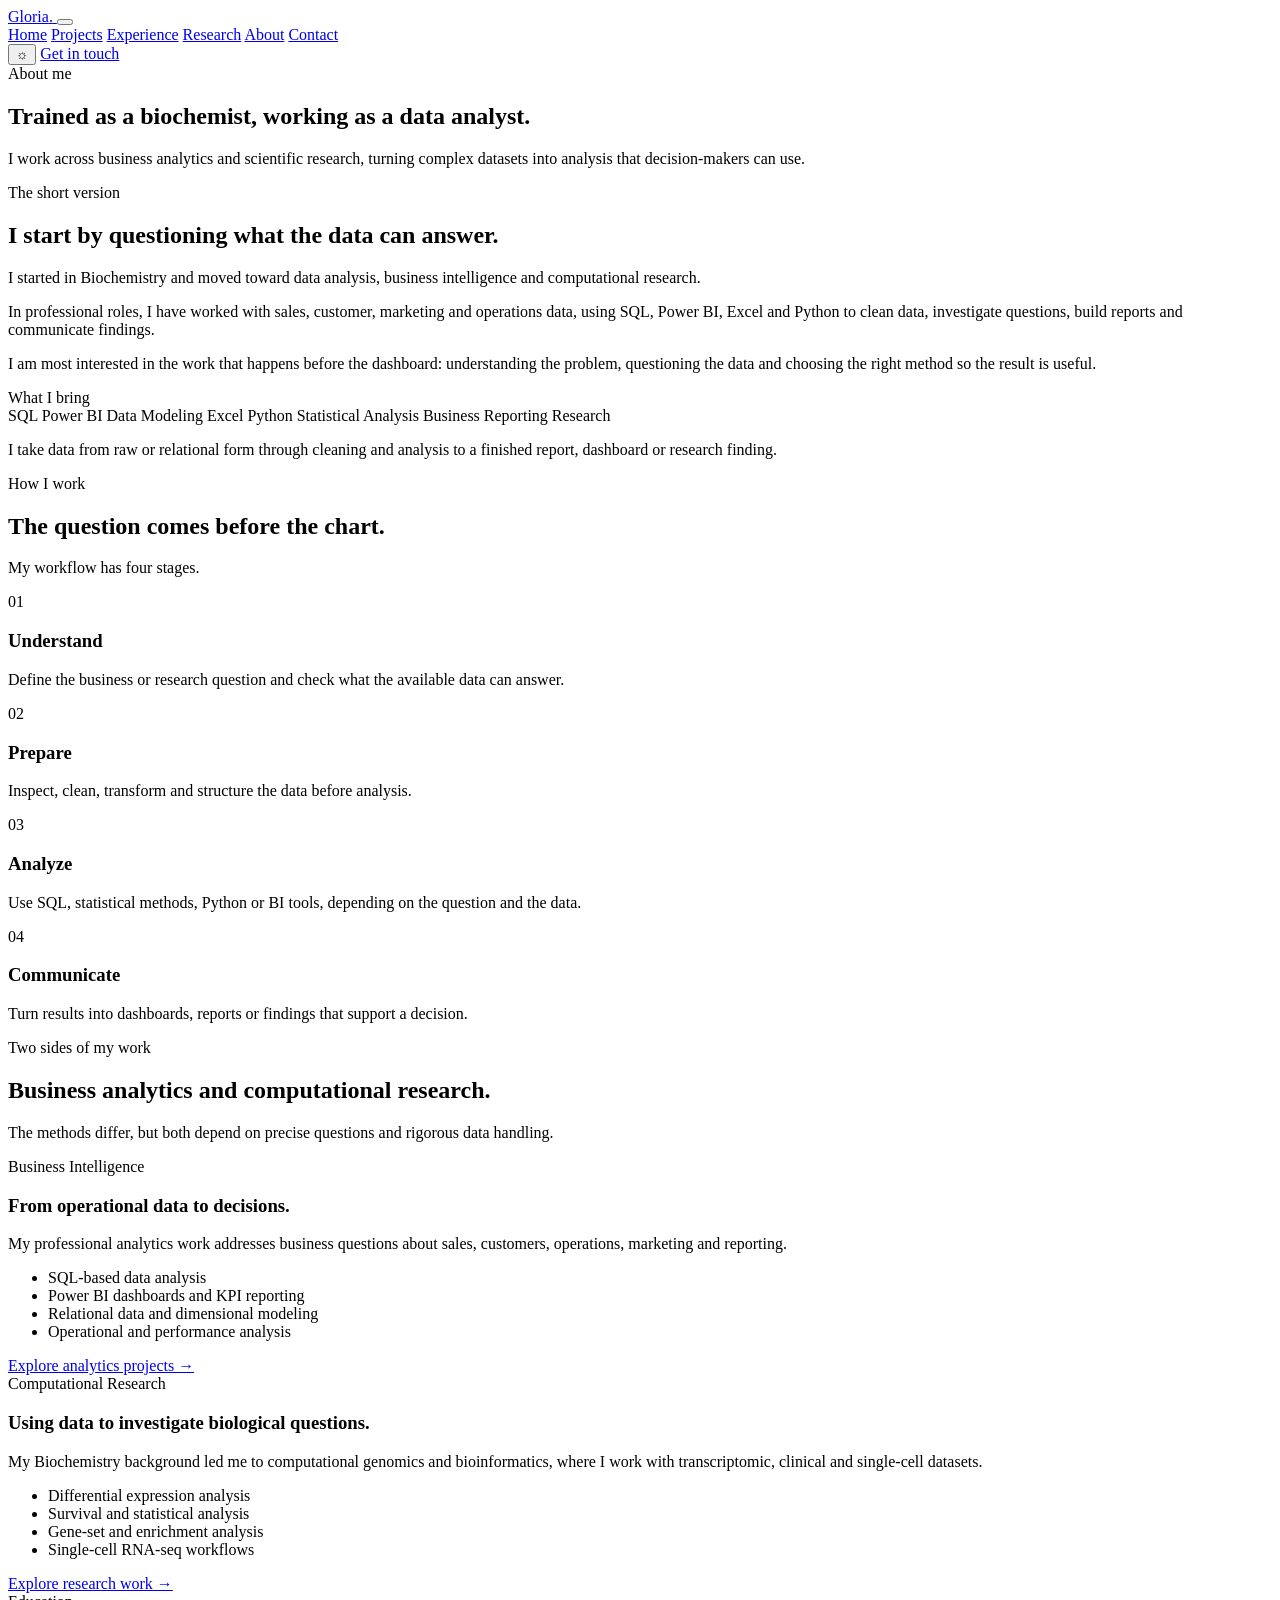
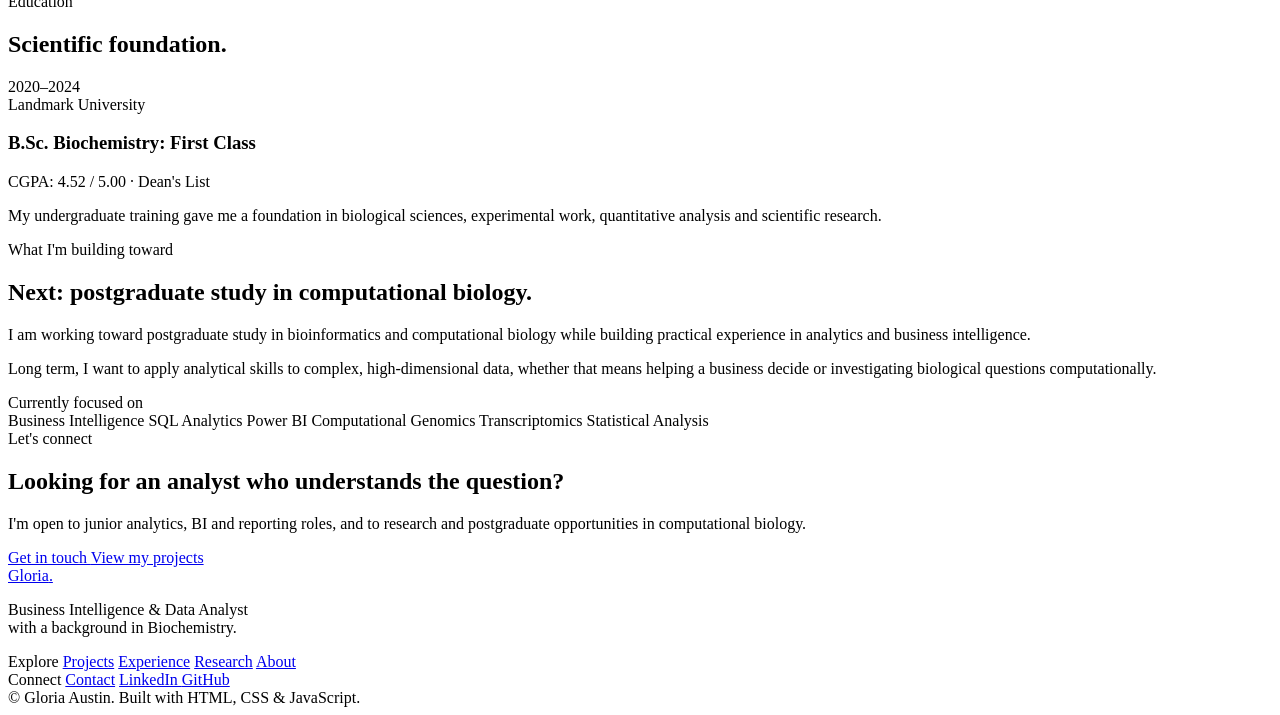
==== about/index.html @ e11eced4 "Create index.html" ====
<!DOCTYPE html>
<html lang="en">
<head>
    <meta charset="UTF-8">
    <meta name="viewport" content="width=device-width, initial-scale=1.0">

    <meta
        name="description"
        content="About Gloria Austin, a Business Intelligence & Data Analyst with a background in Biochemistry and computational genomics."
    >

    <title>About | Gloria Austin</title>

    <link rel="preconnect" href="https://fonts.googleapis.com">
    <link rel="preconnect" href="https://fonts.gstatic.com" crossorigin>
    <link
        href="https://fonts.googleapis.com/css2?family=Inter:wght@400;500;600;700&family=Poppins:wght@500;600;700&display=swap"
        rel="stylesheet"
    >

    <link rel="stylesheet" href="style.css">
    <script src="script.js" defer></script>
</head>

<body data-page="about">

    <!-- =========================
         HEADER
    ========================== -->
    <header class="site-header">
        <div class="container navbar">

            <a href="index.html" class="logo" aria-label="Gloria Austin home">
                Gloria<span>.</span>
            </a>

            <button
                class="menu-toggle"
                type="button"
                aria-label="Open navigation"
                aria-expanded="false"
                aria-controls="site-navigation"
            >
                <span></span>
                <span></span>
                <span></span>
            </button>

            <nav id="site-navigation" class="nav-links" aria-label="Primary navigation">
                <a href="index.html" data-page-link="home">Home</a>
                <a href="projects.html" data-page-link="projects">Projects</a>
                <a href="experience.html" data-page-link="experience">Experience</a>
                <a href="research.html" data-page-link="research">Research</a>
                <a href="about.html" data-page-link="about">About</a>
                <a href="contact.html" data-page-link="contact">Contact</a>
            </nav>

            <div class="nav-actions">
                <button
                    class="theme-toggle"
                    type="button"
                    aria-label="Toggle dark mode"
                    title="Toggle theme"
                >
                    <span class="theme-icon">☼</span>
                </button>

                <a href="contact.html" class="btn btn-primary nav-cta">
                    Get in touch
                </a>
            </div>

        </div>

        <div class="menu-overlay"></div>
    </header>


    <main>

        <!-- =========================
             PAGE HERO
        ========================== -->
        <section class="page-hero">
            <div class="container">

                <span class="section-label">About me</span>

                <h1>
                    Trained as a biochemist,
                    <span class="text-accent">working as a data analyst.</span>
                </h1>

                <p class="page-hero-text">
                    I work across business analytics and scientific
                    research, turning complex datasets into analysis that
                    decision-makers can use.
                </p>

            </div>
        </section>


        <!-- =========================
             INTRO
        ========================== -->
        <section class="section">
            <div class="container">

                <div class="grid-2">

                    <div class="content-block reveal">
                        <span class="section-label">The short version</span>

                        <h2>
                            I start by questioning
                            <span class="text-accent">what the data can answer.</span>
                        </h2>

                        <p>
                            I started in Biochemistry and moved toward data
                            analysis, business intelligence and
                            computational research.
                        </p>

                        <p>
                            In professional roles, I have worked with sales,
                            customer, marketing and operations data, using
                            SQL, Power BI, Excel and Python to clean data,
                            investigate questions, build reports and
                            communicate findings.
                        </p>

                        <p>
                            I am most interested in the work that happens
                            before the dashboard: understanding the problem,
                            questioning the data and choosing the right
                            method so the result is useful.
                        </p>
                    </div>


                    <div class="card reveal">
                        <span class="section-label">What I bring</span>

                        <div class="tag-list">
                            <span class="tag">SQL</span>
                            <span class="tag">Power BI</span>
                            <span class="tag">Data Modeling</span>
                            <span class="tag">Excel</span>
                            <span class="tag">Python</span>
                            <span class="tag">Statistical Analysis</span>
                            <span class="tag">Business Reporting</span>
                            <span class="tag">Research</span>
                        </div>

                        <div class="divider"></div>

                        <p class="card-text">
                            I take data from raw or relational form through
                            cleaning and analysis to a finished report,
                            dashboard or research finding.
                        </p>
                    </div>

                </div>

            </div>
        </section>


        <!-- =========================
             HOW I WORK
        ========================== -->
        <section class="section section-alt">
            <div class="container">

                <div class="section-header reveal">
                    <span class="section-label">How I work</span>

                    <h2>
                        The question comes before the chart.
                    </h2>

                    <p>
                        My workflow has four stages.
                    </p>
                </div>


                <div class="grid-4">

                    <article class="card reveal">
                        <span class="card-number">01</span>

                        <h3>Understand</h3>

                        <p>
                            Define the business or research question and check
                            what the available data can answer.
                        </p>
                    </article>


                    <article class="card reveal">
                        <span class="card-number">02</span>

                        <h3>Prepare</h3>

                        <p>
                            Inspect, clean, transform and structure the data
                            before analysis.
                        </p>
                    </article>


                    <article class="card reveal">
                        <span class="card-number">03</span>

                        <h3>Analyze</h3>

                        <p>
                            Use SQL, statistical methods, Python or BI tools,
                            depending on the question and the data.
                        </p>
                    </article>


                    <article class="card reveal">
                        <span class="card-number">04</span>

                        <h3>Communicate</h3>

                        <p>
                            Turn results into dashboards, reports or findings
                            that support a decision.
                        </p>
                    </article>

                </div>

            </div>
        </section>


        <!-- =========================
             TWO SIDES OF MY WORK
        ========================== -->
        <section class="section">
            <div class="container">

                <div class="section-header reveal">
                    <span class="section-label">Two sides of my work</span>

                    <h2>
                        Business analytics and computational research.
                    </h2>

                    <p>
                        The methods differ, but both depend on precise
                        questions and rigorous data handling.
                    </p>
                </div>


                <div class="grid-2">

                    <article class="card reveal">

                        <span class="project-category">
                            Business Intelligence
                        </span>

                        <h3>From operational data to decisions.</h3>

                        <p>
                            My professional analytics work addresses business
                            questions about sales, customers, operations,
                            marketing and reporting.
                        </p>

                        <ul class="experience-points">
                            <li>SQL-based data analysis</li>
                            <li>Power BI dashboards and KPI reporting</li>
                            <li>Relational data and dimensional modeling</li>
                            <li>Operational and performance analysis</li>
                        </ul>

                        <a href="projects.html" class="text-link">
                            Explore analytics projects →
                        </a>

                    </article>


                    <article class="card reveal">

                        <span class="project-category">
                            Computational Research
                        </span>

                        <h3>Using data to investigate biological questions.</h3>

                        <p>
                            My Biochemistry background led me to computational
                            genomics and bioinformatics, where I work with
                            transcriptomic, clinical and single-cell datasets.
                        </p>

                        <ul class="experience-points">
                            <li>Differential expression analysis</li>
                            <li>Survival and statistical analysis</li>
                            <li>Gene-set and enrichment analysis</li>
                            <li>Single-cell RNA-seq workflows</li>
                        </ul>

                        <a href="research.html" class="text-link">
                            Explore research work →
                        </a>

                    </article>

                </div>

            </div>
        </section>


        <!-- =========================
             EDUCATION
        ========================== -->
        <section class="section section-alt">
            <div class="container">

                <div class="section-header reveal">
                    <span class="section-label">Education</span>

                    <h2>
                        Scientific foundation.
                    </h2>
                </div>


                <div class="education-item reveal">

                    <div class="education-year">
                        2020–2024
                    </div>

                    <div class="education-content">

                        <span class="project-category">
                            Landmark University
                        </span>

                        <h3>
                            B.Sc. Biochemistry: First Class
                        </h3>

                        <p>
                            CGPA: 4.52 / 5.00 · Dean's List
                        </p>

                        <p>
                            My undergraduate training gave me a foundation
                            in biological sciences, experimental work,
                            quantitative analysis and scientific research.
                        </p>

                    </div>

                </div>

            </div>
        </section>


        <!-- =========================
             BEYOND THE SCREEN
        ========================== -->
        <section class="section">
            <div class="container">

                <div class="grid-2">

                    <div class="content-block reveal">

                        <span class="section-label">What I'm building toward</span>

                        <h2>
                            Next: postgraduate study in
                            <span class="text-accent">computational biology.</span>
                        </h2>

                        <p>
                            I am working toward postgraduate study in
                            bioinformatics and computational biology while
                            building practical experience in analytics and
                            business intelligence.
                        </p>

                        <p>
                            Long term, I want to apply analytical skills to
                            complex, high-dimensional data, whether that
                            means helping a business decide or investigating
                            biological questions computationally.
                        </p>

                    </div>


                    <div class="card reveal">

                        <span class="section-label">Currently focused on</span>

                        <div class="tag-list">
                            <span class="tag">Business Intelligence</span>
                            <span class="tag">SQL Analytics</span>
                            <span class="tag">Power BI</span>
                            <span class="tag">Computational Genomics</span>
                            <span class="tag">Transcriptomics</span>
                            <span class="tag">Statistical Analysis</span>
                        </div>

                    </div>

                </div>

            </div>
        </section>


        <!-- =========================
             CTA
        ========================== -->
        <section class="section section-cta">
            <div class="container">

                <div class="cta-block reveal">

                    <span class="section-label">Let's connect</span>

                    <h2>
                        Looking for an analyst who
                        <span class="text-accent">understands the question?</span>
                    </h2>

                    <p>
                        I'm open to junior analytics, BI and reporting
                        roles, and to research and postgraduate
                        opportunities in computational biology.
                    </p>

                    <div class="project-actions">
                        <a href="contact.html" class="btn btn-primary">
                            Get in touch
                        </a>

                        <a href="projects.html" class="btn btn-secondary">
                            View my projects
                        </a>
                    </div>

                </div>

            </div>
        </section>

    </main>


    <!-- =========================
         FOOTER
    ========================== -->
    <footer class="site-footer">

        <div class="container footer-inner">

            <div class="footer-brand">
                <a href="index.html" class="logo">
                    Gloria<span>.</span>
                </a>

                <p>
                    Business Intelligence & Data Analyst
                    <br>
                    with a background in Biochemistry.
                </p>
            </div>


            <div class="footer-links">

                <div>
                    <span class="footer-heading">Explore</span>

                    <a href="projects.html">Projects</a>
                    <a href="experience.html">Experience</a>
                    <a href="research.html">Research</a>
                    <a href="about.html">About</a>
                </div>


                <div>
                    <span class="footer-heading">Connect</span>

                    <a href="contact.html">Contact</a>

                    <a
                        href="https://www.linkedin.com/in/gloria-austin-143334292/"
                        target="_blank"
                        rel="noopener noreferrer"
                    >
                        LinkedIn
                    </a>

                    <a
                        href="https://github.com/Gloriaufedo"
                        target="_blank"
                        rel="noopener noreferrer"
                    >
                        GitHub
                    </a>
                </div>

            </div>

        </div>


        <div class="container footer-bottom">

            <span>
                © <span data-current-year></span> Gloria Austin.
            </span>

            <span>
                Built with HTML, CSS & JavaScript.
            </span>

        </div>

    </footer>

</body>
</html>
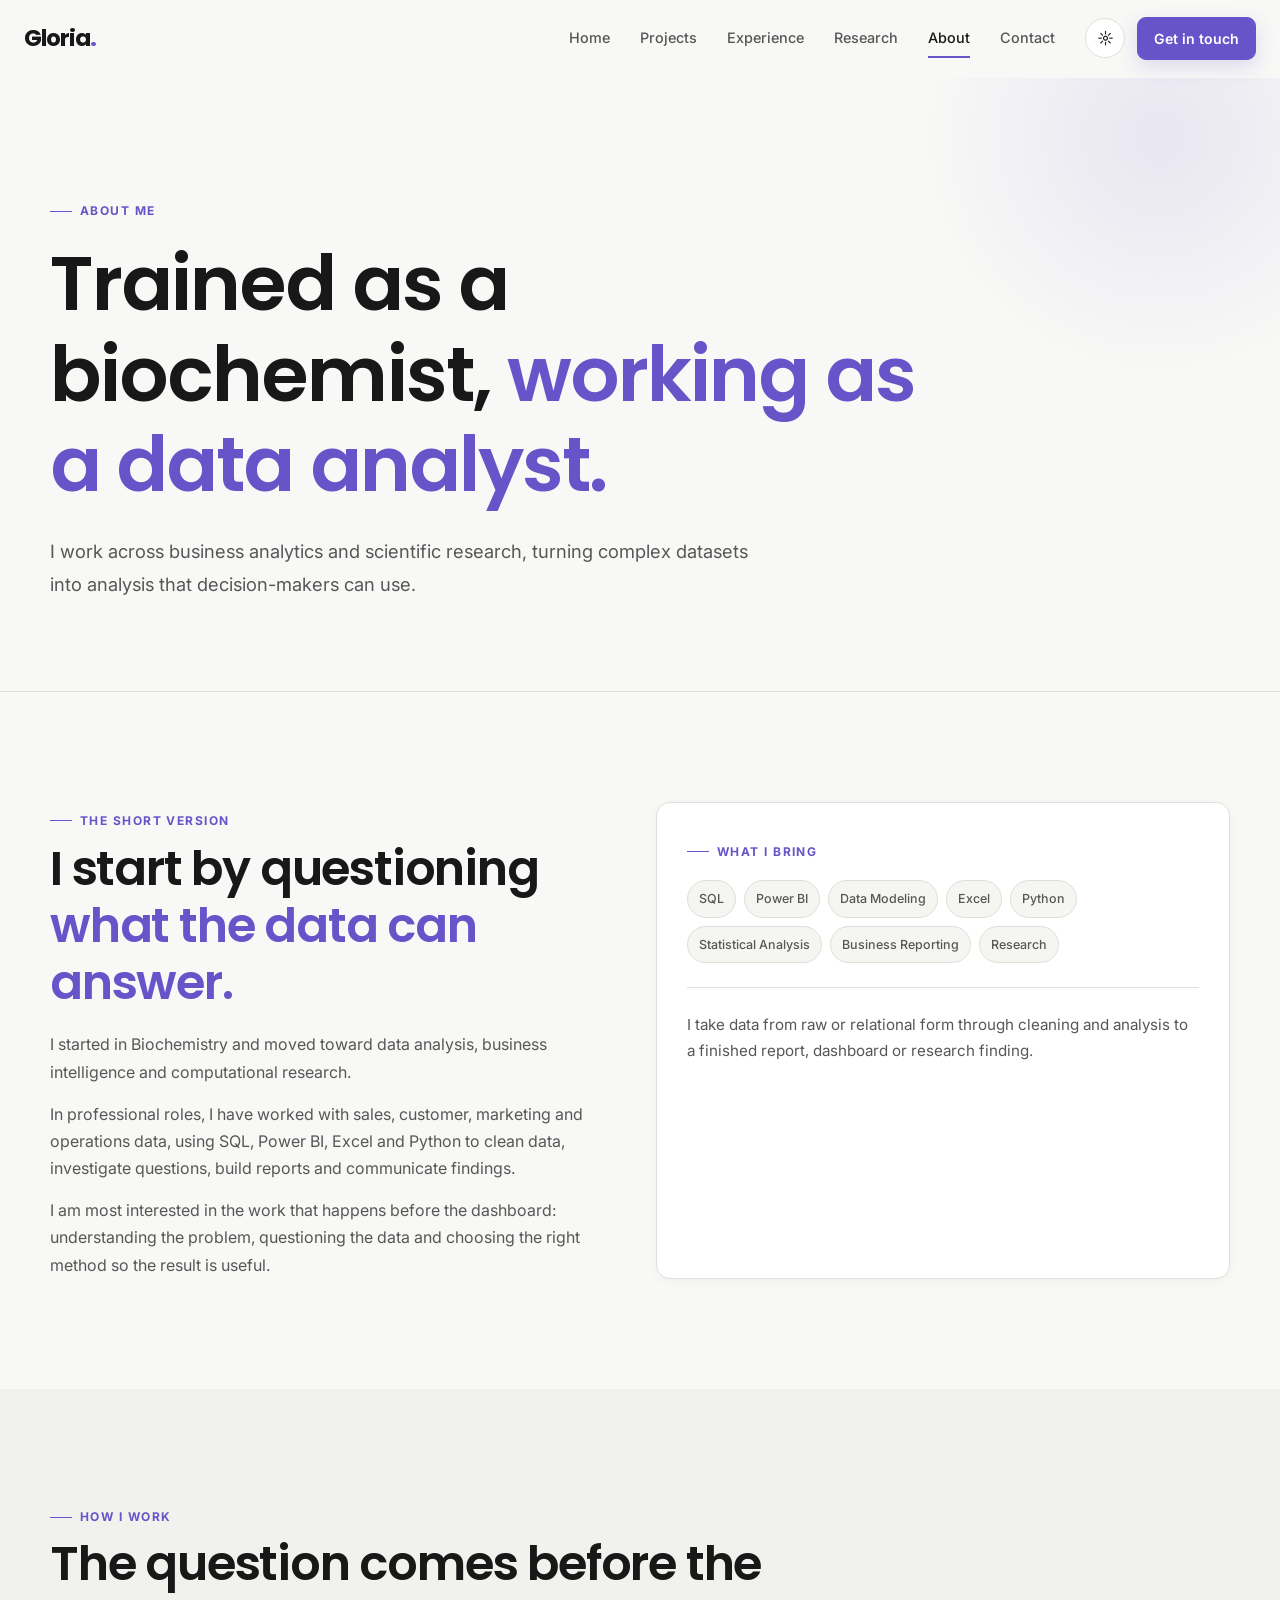
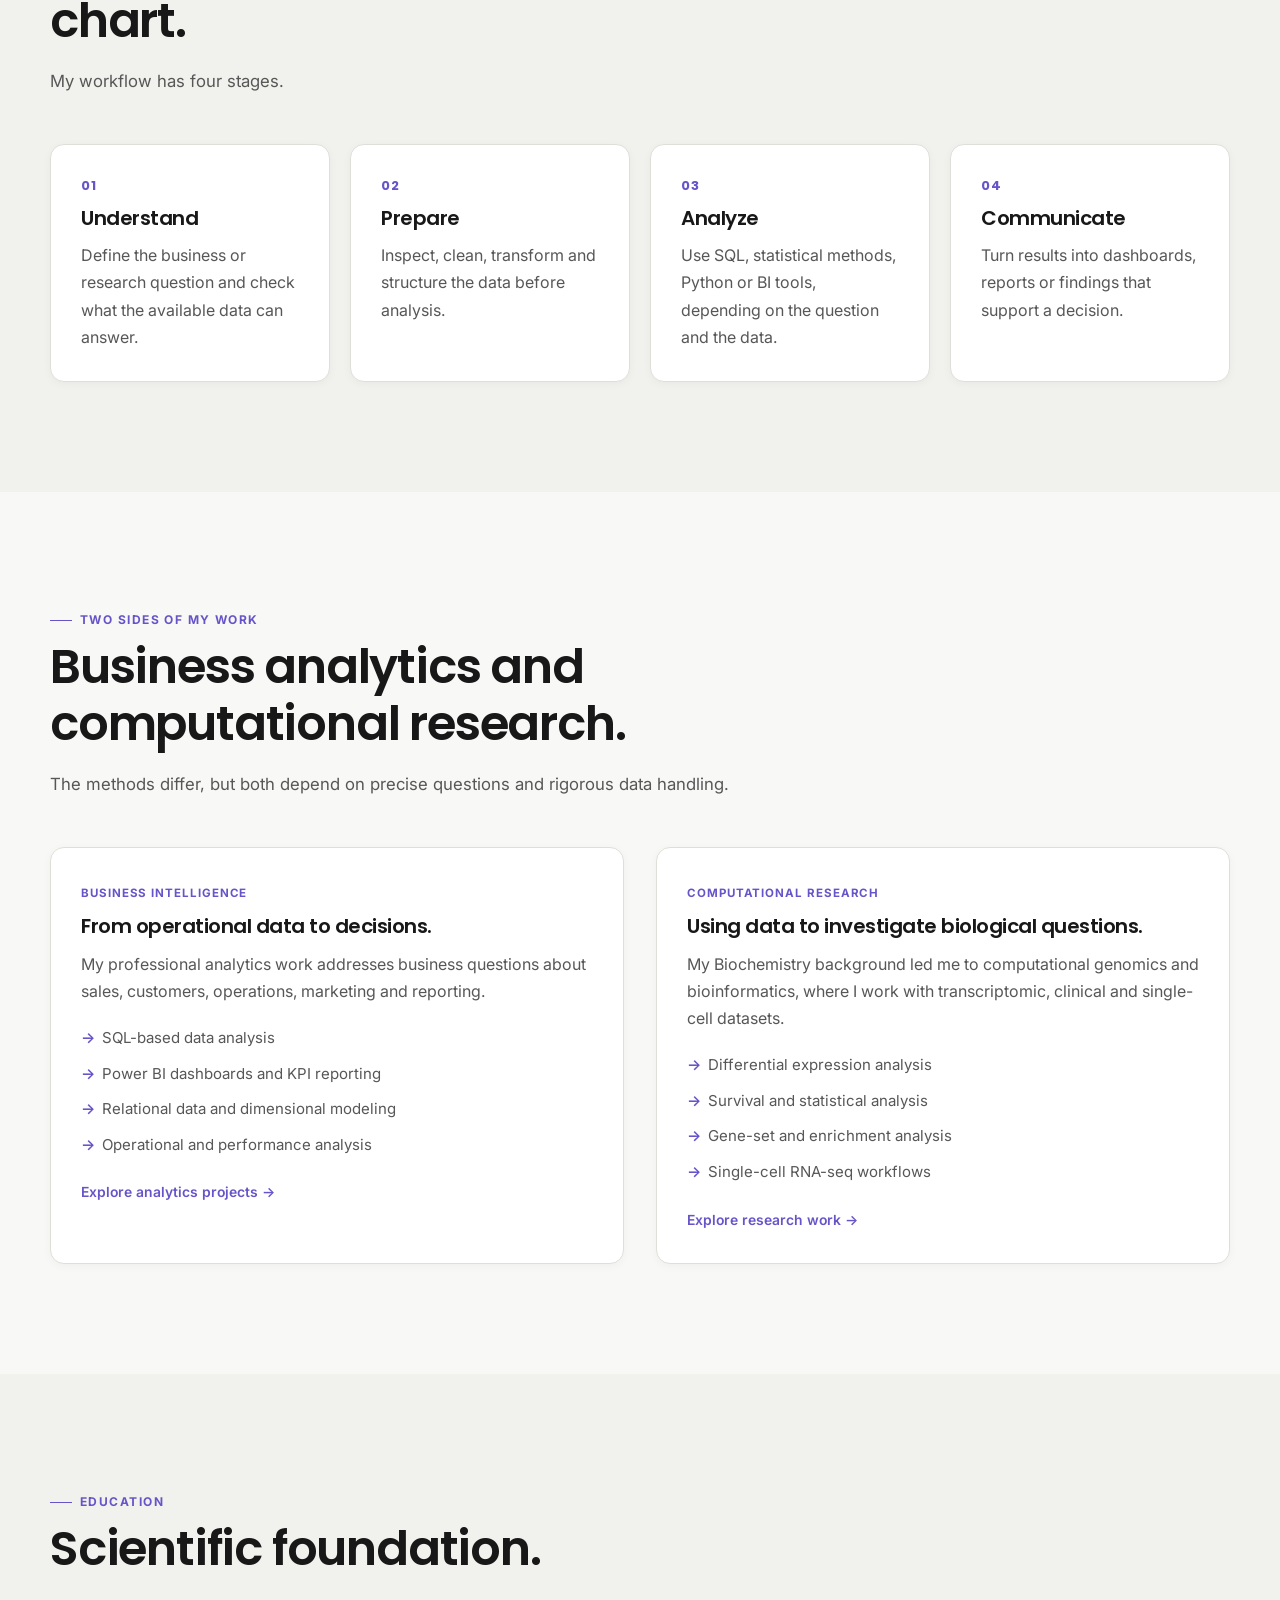
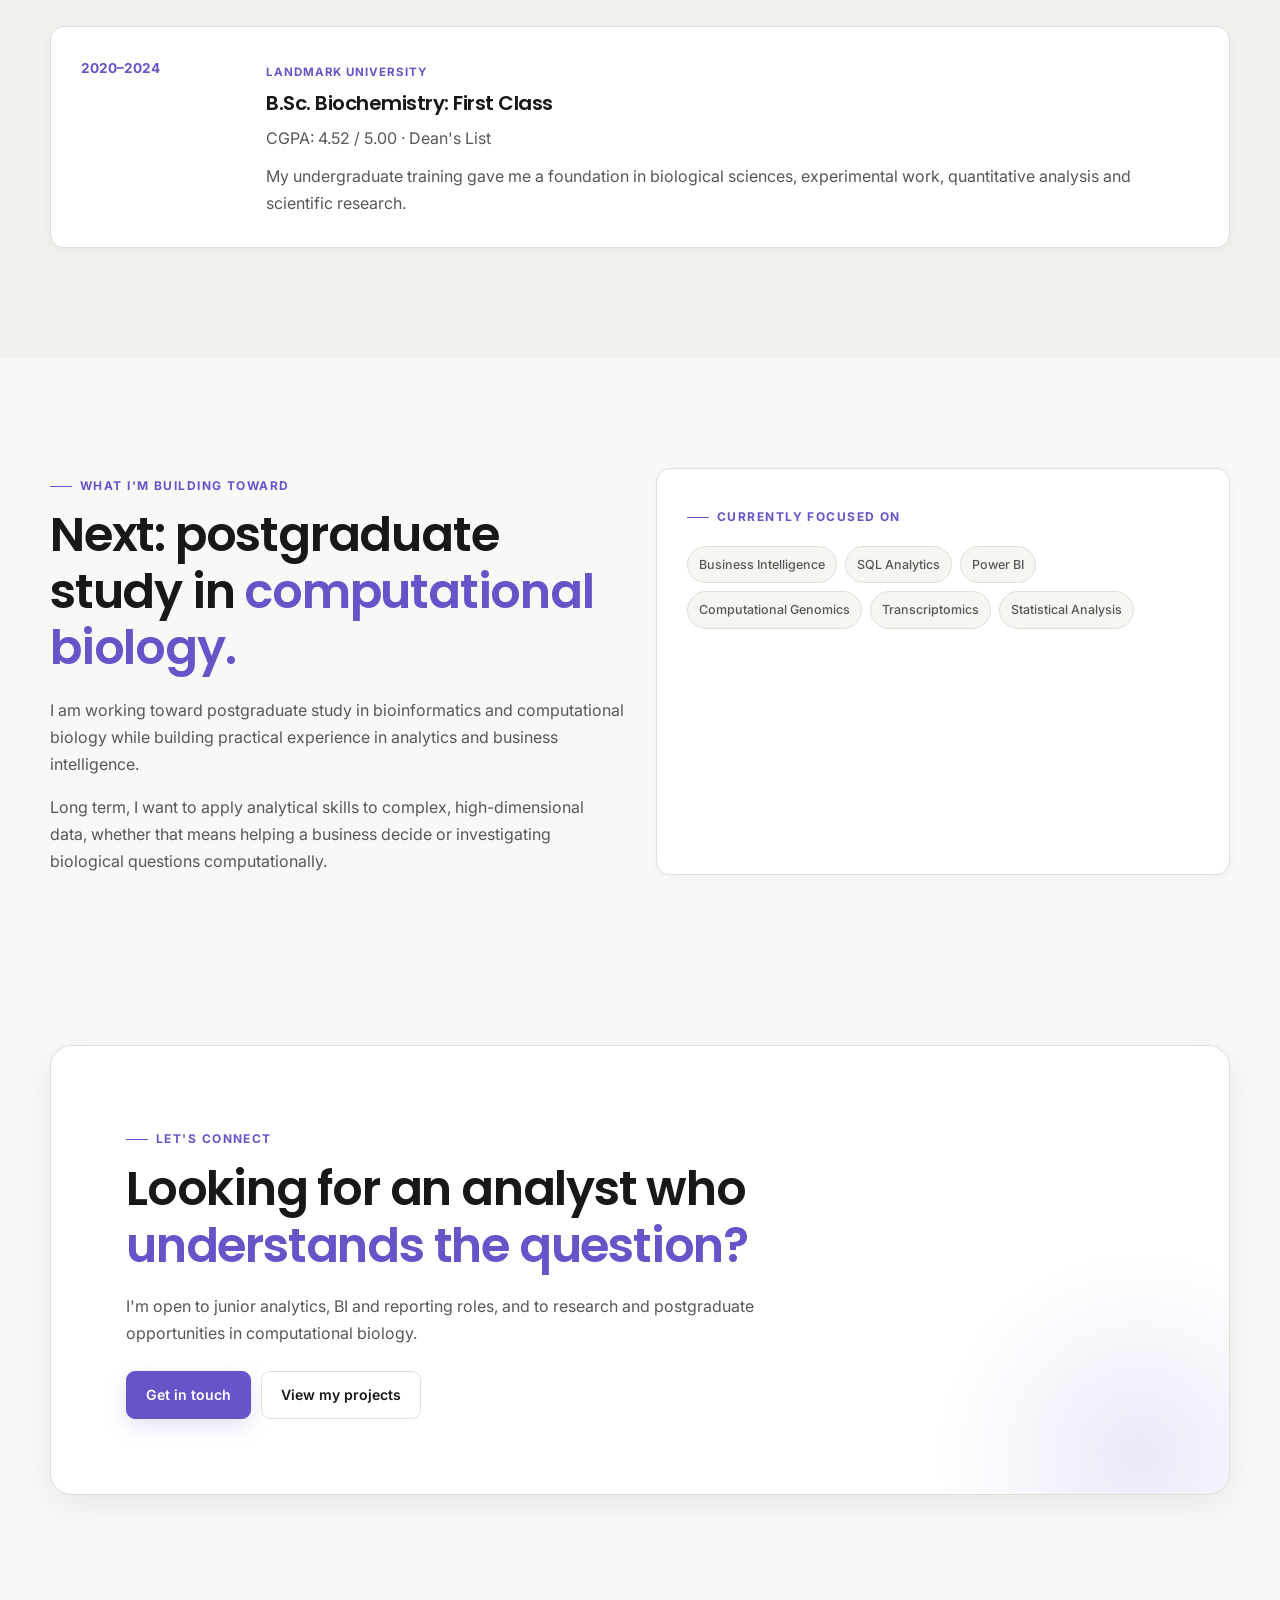
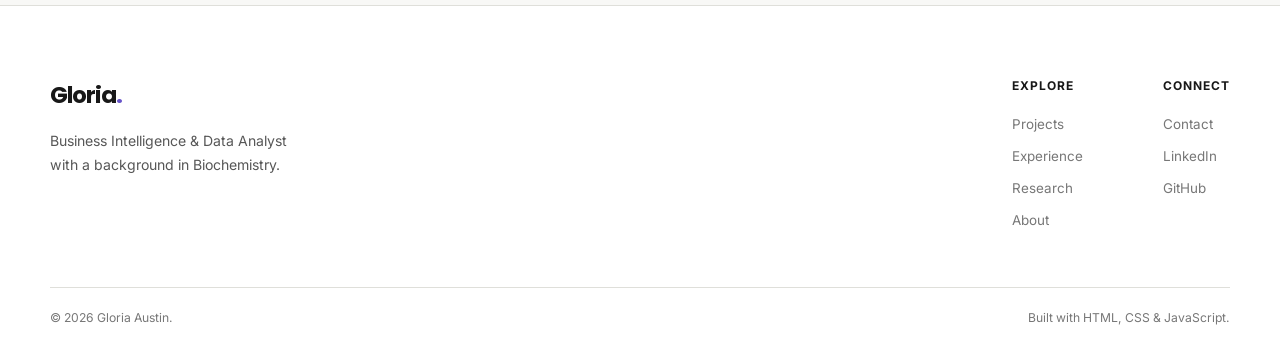
==== commit 68769389: "Update index.html" ====
--- a/about/index.html
+++ b/about/index.html
@@ -18,8 +18,8 @@
         rel="stylesheet"
     >
 
-    <link rel="stylesheet" href="style.css">
-    <script src="script.js" defer></script>
+    <link rel="stylesheet" href="/style.css">
+    <script src="/script.js" defer></script>
 </head>
 
 <body data-page="about">
--- a/style.css
+++ b/style.css
@@ -0,0 +1,2121 @@
+/* =========================================================
+   GLORIA AUSTIN | PORTFOLIO
+   Shared stylesheet for all pages
+   ========================================================= */
+
+/* Fonts load here so every page gets the same typefaces,
+   whichever <link> tags the HTML includes. */
+@import url("https://fonts.googleapis.com/css2?family=Inter:wght@400;500;600;700&family=Poppins:wght@500;600;700&display=swap");
+
+
+/* =========================================================
+   01. RESET & BASE
+   ========================================================= */
+
+*,
+*::before,
+*::after {
+    box-sizing: border-box;
+    margin: 0;
+    padding: 0;
+}
+
+html {
+    scroll-behavior: smooth;
+    scroll-padding-top: 90px;
+    -webkit-text-size-adjust: 100%;
+}
+
+body {
+    min-height: 100vh;
+    font-family: "Inter", system-ui, -apple-system, "Segoe UI", Roboto, sans-serif;
+    font-size: 16px;
+    line-height: 1.7;
+    color: var(--text);
+    background: var(--bg);
+    -webkit-font-smoothing: antialiased;
+    text-rendering: optimizeLegibility;
+    transition: background-color 0.25s ease, color 0.25s ease;
+}
+
+img {
+    display: block;
+    max-width: 100%;
+}
+
+a {
+    color: inherit;
+    text-decoration: none;
+}
+
+button,
+input,
+textarea,
+select {
+    font: inherit;
+}
+
+button {
+    border: 0;
+}
+
+ul,
+ol {
+    list-style: none;
+}
+
+
+/* =========================================================
+   02. DESIGN TOKENS
+   ========================================================= */
+
+:root {
+    color-scheme: light;
+
+    --bg: #f8f8f6;
+    --bg-soft: #f1f1ed;
+    --surface: #ffffff;
+    --surface-soft: #f5f5f2;
+
+    --text: #181818;
+    --text-soft: #575757;
+    --text-muted: #777777;
+
+    --border: #dfdfda;
+    --border-strong: #c9c9c2;
+
+    --accent: #6754c9;
+    --accent-dark: #5140ae;
+    --accent-soft: #ece9fb;
+
+    --success: #28785c;
+
+    --shadow-sm: 0 2px 10px rgba(20, 20, 20, 0.04);
+    --shadow: 0 10px 35px rgba(20, 20, 20, 0.07);
+    --shadow-lg: 0 20px 60px rgba(20, 20, 20, 0.10);
+
+    --radius-sm: 8px;
+    --radius: 14px;
+    --radius-lg: 22px;
+
+    --container: 1180px;
+    --container-wide: 1320px;
+
+    --header-height: 78px;
+
+    --section-space: 110px;
+    --section-space-sm: 75px;
+
+    --transition: 180ms ease;
+}
+
+
+/* =========================================================
+   DARK MODE
+   ========================================================= */
+
+[data-theme="dark"] {
+    color-scheme: dark;
+
+    --bg: #101010;
+    --bg-soft: #171717;
+    --surface: #191919;
+    --surface-soft: #202020;
+
+    --text: #f2f2ef;
+    --text-soft: #bdbdb8;
+    --text-muted: #91918c;
+
+    --border: #30302e;
+    --border-strong: #41413d;
+
+    --accent: #9889ed;
+    --accent-dark: #b0a4f4;
+    --accent-soft: #26223c;
+
+    --success: #65b796;
+
+    --shadow-sm: 0 2px 10px rgba(0, 0, 0, 0.16);
+    --shadow: 0 10px 35px rgba(0, 0, 0, 0.22);
+    --shadow-lg: 0 20px 60px rgba(0, 0, 0, 0.30);
+}
+
+
+/* =========================================================
+   03. TYPOGRAPHY
+   ========================================================= */
+
+h1,
+h2,
+h3,
+h4 {
+    font-family: "Poppins", "Inter", system-ui, sans-serif;
+    color: var(--text);
+    line-height: 1.18;
+    letter-spacing: -0.025em;
+}
+
+h1 {
+    font-size: clamp(2.8rem, 6vw, 5.2rem);
+    font-weight: 600;
+}
+
+h2 {
+    font-size: clamp(2rem, 4vw, 3rem);
+    font-weight: 600;
+}
+
+h3 {
+    font-size: 1.25rem;
+    font-weight: 600;
+}
+
+h4 {
+    font-size: 1.05rem;
+    font-weight: 600;
+}
+
+p {
+    color: var(--text-soft);
+}
+
+strong {
+    color: var(--text);
+    font-weight: 600;
+}
+
+.text-accent {
+    color: var(--accent);
+}
+
+
+/* =========================================================
+   04. LAYOUT
+   ========================================================= */
+
+.container {
+    width: min(calc(100% - 48px), var(--container));
+    margin-inline: auto;
+}
+
+.container-wide {
+    width: min(calc(100% - 48px), var(--container-wide));
+    margin-inline: auto;
+}
+
+.section {
+    padding: var(--section-space) 0;
+}
+
+.section-sm {
+    padding: var(--section-space-sm) 0;
+}
+
+.section-alt {
+    background: var(--bg-soft);
+}
+
+.grid-2 {
+    display: grid;
+    grid-template-columns: repeat(2, minmax(0, 1fr));
+    gap: 32px;
+}
+
+.grid-3 {
+    display: grid;
+    grid-template-columns: repeat(3, minmax(0, 1fr));
+    gap: 24px;
+}
+
+.grid-4 {
+    display: grid;
+    grid-template-columns: repeat(4, minmax(0, 1fr));
+    gap: 20px;
+}
+
+
+/* =========================================================
+   05. SECTION HEADERS
+   ========================================================= */
+
+.section-header {
+    display: flex;
+    align-items: flex-end;
+    justify-content: space-between;
+    gap: 30px;
+
+    max-width: 100%;
+    margin-bottom: 48px;
+}
+
+.section-header > div {
+    max-width: 760px;
+}
+
+.section-header h2 {
+    margin-top: 10px;
+}
+
+.section-header p {
+    max-width: 680px;
+    margin-top: 18px;
+    font-size: 1.05rem;
+}
+
+/* Headers written as label + h2 + p with no wrapper div
+   (contact and about pages) stack instead of sitting in a row. */
+.section-header:not(:has(> div)) {
+    display: block;
+}
+
+.section-header:not(:has(> div)) h2 {
+    max-width: 760px;
+}
+
+.section-label {
+    display: inline-flex;
+    align-items: center;
+    gap: 8px;
+
+    color: var(--accent);
+    font-size: 0.75rem;
+    font-weight: 700;
+    letter-spacing: 0.12em;
+    line-height: 1.2;
+    text-transform: uppercase;
+}
+
+.section-label::before {
+    content: "";
+
+    width: 22px;
+    height: 1px;
+
+    background: currentColor;
+}
+
+
+/* =========================================================
+   06. HEADER / NAVIGATION
+   ========================================================= */
+
+/* The blurred background sits on a pseudo-element. Putting
+   backdrop-filter on the header itself traps the fixed mobile
+   menu and overlay inside the header box. */
+
+.site-header {
+    position: sticky;
+    top: 0;
+    z-index: 1000;
+
+    width: 100%;
+    height: var(--header-height);
+
+    border-bottom: 1px solid transparent;
+
+    transition: border-color var(--transition), box-shadow var(--transition);
+}
+
+.site-header::before {
+    content: "";
+
+    position: absolute;
+    inset: 0;
+    z-index: -1;
+
+    background: color-mix(in srgb, var(--bg) 88%, transparent);
+
+    backdrop-filter: blur(18px);
+    -webkit-backdrop-filter: blur(18px);
+
+    transition: background-color var(--transition);
+}
+
+.site-header.scrolled {
+    border-color: var(--border);
+    box-shadow: var(--shadow-sm);
+}
+
+.navbar {
+    position: relative;
+
+    width: min(calc(100% - 48px), var(--container-wide));
+    height: 100%;
+    margin-inline: auto;
+
+    display: flex;
+    align-items: center;
+    justify-content: space-between;
+    gap: 30px;
+}
+
+.logo {
+    flex-shrink: 0;
+
+    font-family: "Poppins", "Inter", system-ui, sans-serif;
+    font-size: 1.45rem;
+    font-weight: 700;
+    letter-spacing: -0.04em;
+}
+
+.logo span {
+    color: var(--accent);
+}
+
+.nav-links {
+    display: flex;
+    align-items: center;
+    gap: 30px;
+    margin-left: auto;
+}
+
+.nav-links a {
+    position: relative;
+
+    color: var(--text-soft);
+    font-size: 0.9rem;
+    font-weight: 500;
+
+    transition: color var(--transition);
+}
+
+.nav-links a::after {
+    content: "";
+
+    position: absolute;
+    left: 0;
+    bottom: -7px;
+
+    width: 0;
+    height: 2px;
+
+    background: var(--accent);
+
+    transition: width var(--transition);
+}
+
+.nav-links a:hover,
+.nav-links a.active {
+    color: var(--text);
+}
+
+.nav-links a:hover::after,
+.nav-links a.active::after {
+    width: 100%;
+}
+
+.nav-actions {
+    display: flex;
+    align-items: center;
+    gap: 12px;
+}
+
+.theme-toggle {
+    width: 40px;
+    height: 40px;
+
+    display: grid;
+    place-items: center;
+
+    color: var(--text);
+    background: var(--surface);
+
+    border: 1px solid var(--border);
+    border-radius: 50%;
+
+    cursor: pointer;
+
+    transition:
+        background var(--transition),
+        border-color var(--transition),
+        transform var(--transition);
+}
+
+.theme-toggle:hover {
+    border-color: var(--accent);
+    transform: rotate(12deg);
+}
+
+.theme-icon {
+    font-size: 1rem;
+    line-height: 1;
+}
+
+.menu-toggle {
+    --bar-shift: 3.5px;     /* two-bar menu icon */
+
+    display: none;
+
+    width: 42px;
+    height: 42px;
+
+    flex-direction: column;
+    align-items: center;
+    justify-content: center;
+    gap: 5px;
+
+    background: transparent;
+    cursor: pointer;
+}
+
+/* three-bar menu icon */
+.menu-toggle:has(span:nth-child(3)) {
+    --bar-shift: 7px;
+}
+
+.menu-toggle span {
+    display: block;
+
+    width: 22px;
+    height: 2px;
+
+    background: var(--text);
+    border-radius: 10px;
+
+    transition: transform var(--transition), opacity var(--transition);
+}
+
+/* Works with two or three bars: first and last form the X,
+   a middle bar fades out. */
+.menu-toggle[aria-expanded="true"] span:first-child {
+    transform: translateY(var(--bar-shift)) rotate(45deg);
+}
+
+.menu-toggle[aria-expanded="true"] span:last-child {
+    transform: translateY(calc(var(--bar-shift) * -1)) rotate(-45deg);
+}
+
+.menu-toggle[aria-expanded="true"] span:nth-child(2):not(:last-child) {
+    opacity: 0;
+}
+
+.menu-overlay {
+    display: none;
+}
+
+
+/* =========================================================
+   07. BUTTONS
+   ========================================================= */
+
+.btn {
+    min-height: 44px;
+
+    display: inline-flex;
+    align-items: center;
+    justify-content: center;
+
+    padding: 11px 19px;
+
+    border-radius: 9px;
+
+    font-size: 0.88rem;
+    font-weight: 600;
+
+    cursor: pointer;
+
+    transition:
+        background-color var(--transition),
+        color var(--transition),
+        border-color var(--transition),
+        transform var(--transition),
+        box-shadow var(--transition);
+}
+
+.btn:hover {
+    transform: translateY(-2px);
+}
+
+.btn-primary {
+    color: #ffffff;
+    background: var(--accent);
+    border: 1px solid var(--accent);
+
+    box-shadow: 0 7px 20px rgba(103, 84, 201, 0.18);
+}
+
+.btn-primary:hover {
+    color: #ffffff;
+    background: var(--accent-dark);
+    border-color: var(--accent-dark);
+
+    box-shadow: 0 10px 25px rgba(103, 84, 201, 0.25);
+}
+
+.btn-secondary {
+    color: var(--text);
+    background: var(--surface);
+    border: 1px solid var(--border);
+}
+
+.btn-secondary:hover {
+    border-color: var(--accent);
+}
+
+.btn-ghost {
+    color: var(--text-soft);
+    background: transparent;
+    border: 1px solid transparent;
+}
+
+.btn-ghost:hover {
+    color: var(--accent);
+}
+
+.nav-cta {
+    min-height: 40px;
+    padding: 9px 16px;
+}
+
+
+/* =========================================================
+   08. HERO / PAGE HERO
+   ========================================================= */
+
+.page-hero {
+    position: relative;
+    overflow: hidden;
+
+    padding: 115px 0 90px;
+
+    border-bottom: 1px solid var(--border);
+}
+
+.page-hero::before {
+    content: "";
+
+    position: absolute;
+    top: -180px;
+    right: -120px;
+
+    width: 480px;
+    height: 480px;
+
+    background: radial-gradient(
+        circle,
+        color-mix(in srgb, var(--accent) 11%, transparent) 0%,
+        transparent 70%
+    );
+
+    pointer-events: none;
+}
+
+.page-hero .container {
+    position: relative;
+    z-index: 1;
+}
+
+.page-hero h1 {
+    max-width: 900px;
+    margin-top: 18px;
+}
+
+.page-hero-text {
+    max-width: 700px;
+    margin-top: 25px;
+
+    font-size: 1.15rem;
+    line-height: 1.8;
+}
+
+
+/* =========================================================
+   08A. HOMEPAGE HERO
+   ========================================================= */
+
+.home-hero {
+    padding: 35px 0 95px;
+}
+
+.home-hero .grid-2 {
+    grid-template-columns: minmax(0, 1.15fr) minmax(300px, 0.85fr);
+    align-items: center;
+    gap: clamp(50px, 8vw, 110px);
+}
+
+.home-hero .page-hero-text {
+    max-width: 700px;
+    margin-top: 0;
+}
+
+.home-hero h1 {
+    max-width: 760px;
+    margin-top: 20px;
+
+    font-size: clamp(3.2rem, 6vw, 5.3rem);
+    line-height: 1.06;
+}
+
+.home-hero .page-hero-text > p:not(.section-label) {
+    max-width: 650px;
+    margin-top: 25px;
+
+    font-size: 1.08rem;
+    line-height: 1.8;
+}
+
+.hero-actions {
+    display: flex;
+    flex-wrap: wrap;
+    gap: 12px;
+
+    margin-top: 30px;
+}
+
+.hero-proof {
+    display: flex;
+    flex-wrap: wrap;
+    gap: 8px;
+
+    margin-top: 28px;
+}
+
+.hero-proof span {
+    display: inline-flex;
+    align-items: center;
+
+    padding: 7px 11px;
+
+    color: var(--text-soft);
+    background: var(--surface);
+
+    border: 1px solid var(--border);
+    border-radius: 999px;
+
+    font-size: 0.77rem;
+    font-weight: 500;
+}
+
+/* ---------- Hero profile ---------- */
+
+.hero-profile {
+    width: 100%;
+    max-width: 440px;
+    margin-left: auto;
+}
+
+.profile-image-frame {
+    position: relative;
+    width: 100%;
+    aspect-ratio: 4 / 3;
+    overflow: hidden;
+    border: 1px solid var(--border);
+    border-radius: 20px;
+    background: var(--surface);
+}
+
+.profile-image-frame img {
+    width: 100%;
+    height: 100%;
+    display: block;
+    object-fit: cover;
+    object-position: center 25%;
+}
+
+.profile-caption {
+    display: flex;
+    flex-wrap: wrap;
+    align-items: baseline;
+    gap: 2px 10px;
+    margin-top: 12px;
+    padding: 0 2px;
+}
+
+.profile-caption-label {
+    color: var(--accent);
+    font-size: 0.68rem;
+    font-weight: 700;
+    letter-spacing: 0.12em;
+    text-transform: uppercase;
+}
+
+.profile-caption strong {
+    font-size: 0.85rem;
+    font-weight: 600;
+}
+
+.profile-caption > span:last-child {
+    flex-basis: 100%;
+    color: var(--text-muted);
+    font-size: 0.78rem;
+}
+
+/* ---------- Hero at-a-glance ---------- */
+
+.hero-profile .profile-card {
+    width: 100%;
+    margin-top: 20px;
+    padding: 20px;
+}
+
+.hero-profile .stat-grid {
+    display: grid;
+    grid-template-columns: repeat(3, minmax(0, 1fr));
+    gap: 10px;
+    margin-top: 16px;
+}
+
+.hero-profile .stat-card {
+    min-width: 0;
+    padding: 14px 12px;
+}
+
+.hero-profile .stat-card strong {
+    display: block;
+    margin-bottom: 5px;
+    font-size: clamp(1.1rem, 2vw, 1.4rem);
+    line-height: 1.15;
+    overflow-wrap: anywhere;
+}
+
+.hero-profile .stat-card span {
+    display: block;
+    font-size: 0.75rem;
+    line-height: 1.4;
+    overflow-wrap: anywhere;
+}
+
+
+/* =========================================================
+   09. CARDS
+   ========================================================= */
+
+.card {
+    padding: 30px;
+
+    background: var(--surface);
+
+    border: 1px solid var(--border);
+    border-radius: var(--radius);
+
+    box-shadow: var(--shadow-sm);
+
+    transition:
+        transform 220ms ease,
+        border-color 220ms ease,
+        box-shadow 220ms ease,
+        background-color 220ms ease;
+}
+
+.card:hover {
+    transform: translateY(-4px);
+    border-color: var(--border-strong);
+    box-shadow: var(--shadow);
+}
+
+.card h3 {
+    margin-top: 10px;
+}
+
+/* Cards that hold a heading-level title (homepage education
+   and publication) use a smaller h2 than section titles. */
+.card h2,
+.publication-card h2 {
+    margin-top: 10px;
+
+    font-size: clamp(1.5rem, 2.6vw, 2rem);
+}
+
+.card p {
+    margin-top: 12px;
+}
+
+.card-text {
+    font-size: 0.95rem;
+}
+
+.card-number {
+    display: block;
+
+    color: var(--accent);
+
+    font-family: "Poppins", "Inter", system-ui, sans-serif;
+    font-size: 0.8rem;
+    font-weight: 700;
+    letter-spacing: 0.08em;
+}
+
+.project-category {
+    display: inline-block;
+
+    color: var(--accent);
+
+    font-size: 0.72rem;
+    font-weight: 700;
+    letter-spacing: 0.08em;
+    text-transform: uppercase;
+}
+
+.project-meta {
+    display: flex;
+    flex-wrap: wrap;
+    gap: 8px 18px;
+
+    margin-top: 18px;
+
+    color: var(--text-muted);
+    font-size: 0.82rem;
+}
+
+.divider {
+    width: 100%;
+    height: 1px;
+
+    margin: 24px 0;
+
+    background: var(--border);
+}
+
+
+/* =========================================================
+   10. TAGS
+   ========================================================= */
+
+.tag-list {
+    display: flex;
+    flex-wrap: wrap;
+    gap: 8px;
+
+    margin-top: 20px;
+}
+
+.tag {
+    display: inline-flex;
+    align-items: center;
+
+    padding: 7px 11px;
+
+    color: var(--text-soft);
+    background: var(--surface-soft);
+
+    border: 1px solid var(--border);
+    border-radius: 999px;
+
+    font-size: 0.78rem;
+    font-weight: 500;
+}
+
+
+/* =========================================================
+   11. PROJECTS
+   ========================================================= */
+
+.project-grid {
+    display: grid;
+    grid-template-columns: repeat(3, minmax(0, 1fr));
+    gap: 24px;
+}
+
+.project-card {
+    overflow: hidden;
+
+    display: flex;
+    flex-direction: column;
+
+    min-width: 0;
+
+    background: var(--surface);
+
+    border: 1px solid var(--border);
+    border-radius: var(--radius-lg);
+
+    box-shadow: var(--shadow-sm);
+
+    transition:
+        transform 220ms ease,
+        border-color 220ms ease,
+        box-shadow 220ms ease;
+}
+
+.project-card:hover {
+    transform: translateY(-5px);
+    border-color: var(--border-strong);
+    box-shadow: var(--shadow);
+}
+
+/* Full-width project card: keep line length readable */
+.project-card-feature .project-content {
+    max-width: 900px;
+}
+
+/* Project screenshot */
+
+.project-image {
+    position: relative;
+
+    width: 100%;
+    aspect-ratio: 16 / 10;
+
+    overflow: hidden;
+
+    background: linear-gradient(
+        135deg,
+        var(--accent-soft),
+        var(--surface-soft)
+    );
+
+    border-bottom: 1px solid var(--border);
+}
+
+.project-image img {
+    position: absolute;
+    inset: 0;
+
+    width: 100%;
+    height: 100%;
+
+    display: block;
+
+    object-fit: cover;
+    object-position: center;
+
+    transition: transform 400ms ease;
+}
+
+.project-card:hover .project-image img {
+    transform: scale(1.025);
+}
+
+/* Number badge */
+
+.project-number {
+    position: absolute;
+    top: 14px;
+    left: 14px;
+    z-index: 2;
+
+    min-width: 32px;
+    height: 32px;
+
+    display: inline-flex;
+    align-items: center;
+    justify-content: center;
+
+    padding: 0 8px;
+
+    color: #ffffff;
+    background: rgba(0, 0, 0, 0.72);
+
+    border: 1px solid rgba(255, 255, 255, 0.18);
+    border-radius: 999px;
+
+    font-family: "Poppins", "Inter", system-ui, sans-serif;
+    font-size: 0.7rem;
+    font-weight: 700;
+
+    backdrop-filter: blur(8px);
+    -webkit-backdrop-filter: blur(8px);
+}
+
+.project-content {
+    display: flex;
+    flex: 1;
+    flex-direction: column;
+
+    padding: 28px;
+}
+
+.project-content h3 {
+    margin-top: 9px;
+}
+
+.project-content p {
+    margin-top: 12px;
+}
+
+.project-actions {
+    display: flex;
+    flex-wrap: wrap;
+    gap: 10px;
+
+    margin-top: 24px;
+}
+
+.project-card .project-actions {
+    margin-top: auto;
+    padding-top: 24px;
+}
+
+/* Secondary project section */
+
+.section-header-spaced {
+    margin-top: 90px;
+}
+
+.project-grid-secondary {
+    margin-top: 0;
+}
+
+
+/* =========================================================
+   12. EXPERIENCE
+   ========================================================= */
+
+.experience-list {
+    position: relative;
+
+    display: flex;
+    flex-direction: column;
+}
+
+.experience-list::before {
+    content: "";
+
+    position: absolute;
+    top: 8px;
+    bottom: 8px;
+    left: 130px;
+
+    width: 1px;
+
+    background: var(--border);
+}
+
+.experience-item {
+    position: relative;
+
+    display: grid;
+    grid-template-columns: 130px 1fr;
+    gap: 48px;
+
+    padding: 0 0 60px;
+}
+
+.experience-item:last-child {
+    padding-bottom: 0;
+}
+
+.experience-item::before {
+    content: "";
+
+    position: absolute;
+    top: 8px;
+    left: 126px;
+
+    width: 9px;
+    height: 9px;
+
+    background: var(--accent);
+
+    border: 2px solid var(--bg);
+    border-radius: 50%;
+
+    box-shadow: 0 0 0 1px var(--accent);
+}
+
+.experience-date {
+    padding-top: 0;
+
+    color: var(--text-muted);
+
+    font-size: 0.82rem;
+    font-weight: 600;
+    line-height: 1.5;
+}
+
+.experience-content {
+    padding-left: 0;
+}
+
+.experience-content h3 {
+    margin-bottom: 4px;
+}
+
+.experience-company {
+    color: var(--accent);
+
+    font-size: 0.88rem;
+    font-weight: 600;
+}
+
+.experience-points {
+    display: flex;
+    flex-direction: column;
+    gap: 10px;
+
+    margin-top: 18px;
+}
+
+.experience-points li {
+    position: relative;
+
+    padding-left: 21px;
+
+    color: var(--text-soft);
+    font-size: 0.94rem;
+}
+
+.experience-points li::before {
+    content: "→";
+
+    position: absolute;
+    left: 0;
+    top: 0;
+
+    color: var(--accent);
+    font-weight: 600;
+}
+
+.card .experience-points {
+    margin-top: 20px;
+}
+
+
+/* =========================================================
+   13. EDUCATION
+   ========================================================= */
+
+.education-item {
+    display: grid;
+    grid-template-columns: 140px 1fr;
+    gap: 45px;
+
+    padding: 30px;
+
+    background: var(--surface);
+
+    border: 1px solid var(--border);
+    border-radius: var(--radius);
+
+    box-shadow: var(--shadow-sm);
+}
+
+.education-year {
+    color: var(--accent);
+
+    font-size: 0.85rem;
+    font-weight: 700;
+}
+
+.education-content h3 {
+    margin-top: 8px;
+}
+
+.education-content p {
+    margin-top: 10px;
+}
+
+/* Education block nested inside a card (homepage):
+   drop the second border so it isn't a card inside a card. */
+.card .education-item {
+    grid-template-columns: 70px 1fr;
+    gap: 20px;
+
+    margin-top: 24px;
+    padding: 20px 0 0;
+
+    background: transparent;
+
+    border: 0;
+    border-top: 1px solid var(--border);
+    border-radius: 0;
+
+    box-shadow: none;
+}
+
+.card .education-content span {
+    display: block;
+
+    margin-top: 4px;
+
+    color: var(--text-muted);
+    font-size: 0.85rem;
+}
+
+
+/* =========================================================
+   14. CONTENT BLOCKS
+   ========================================================= */
+
+.content-block {
+    max-width: 720px;
+}
+
+.content-block h2 {
+    margin-top: 12px;
+}
+
+.content-block p {
+    margin-top: 20px;
+}
+
+.content-block p + p {
+    margin-top: 15px;
+}
+
+.text-link {
+    display: inline-flex;
+    align-items: center;
+
+    margin-top: 24px;
+
+    color: var(--accent);
+
+    font-size: 0.87rem;
+    font-weight: 600;
+
+    transition: color var(--transition), transform var(--transition);
+}
+
+.text-link:hover {
+    color: var(--accent-dark);
+    transform: translateX(3px);
+}
+
+
+/* =========================================================
+   15. CONTACT
+   ========================================================= */
+
+.contact-details {
+    display: flex;
+    flex-direction: column;
+
+    margin-top: 35px;
+
+    border-top: 1px solid var(--border);
+}
+
+.contact-item {
+    display: flex;
+    flex-direction: column;
+    gap: 4px;
+
+    padding: 19px 0;
+
+    border-bottom: 1px solid var(--border);
+}
+
+.contact-label {
+    color: var(--text-muted);
+
+    font-size: 0.72rem;
+    font-weight: 700;
+    letter-spacing: 0.08em;
+    text-transform: uppercase;
+}
+
+.contact-value {
+    color: var(--text);
+
+    font-size: 0.94rem;
+    font-weight: 500;
+
+    word-break: break-word;
+
+    transition: color var(--transition);
+}
+
+a.contact-value:hover {
+    color: var(--accent);
+}
+
+.contact-card {
+    height: fit-content;
+}
+
+.contact-interest {
+    padding: 22px 0;
+
+    border-bottom: 1px solid var(--border);
+}
+
+.contact-interest:first-of-type {
+    margin-top: 15px;
+}
+
+.contact-interest:last-child {
+    padding-bottom: 0;
+    border-bottom: 0;
+}
+
+.contact-interest h3 {
+    font-size: 1.05rem;
+}
+
+.contact-interest p {
+    margin-top: 6px;
+
+    font-size: 0.9rem;
+}
+
+
+/* =========================================================
+   16. CTA
+   ========================================================= */
+
+.section-cta {
+    padding-top: 60px;
+    padding-bottom: 110px;
+}
+
+.cta-block {
+    position: relative;
+    overflow: hidden;
+
+    padding: clamp(40px, 7vw, 75px);
+
+    background: var(--surface);
+
+    border: 1px solid var(--border);
+    border-radius: var(--radius-lg);
+
+    box-shadow: var(--shadow);
+}
+
+.cta-block::after {
+    content: "";
+
+    position: absolute;
+    right: -120px;
+    bottom: -170px;
+
+    width: 420px;
+    height: 420px;
+
+    background: radial-gradient(
+        circle,
+        color-mix(in srgb, var(--accent) 13%, transparent),
+        transparent 68%
+    );
+
+    pointer-events: none;
+}
+
+.cta-block > * {
+    position: relative;
+    z-index: 1;
+}
+
+.cta-block h2 {
+    max-width: 850px;
+    margin-top: 13px;
+}
+
+.cta-block p {
+    max-width: 650px;
+    margin-top: 18px;
+}
+
+
+/* =========================================================
+   17. FOOTER
+   ========================================================= */
+
+.site-footer {
+    padding-top: 70px;
+
+    background: var(--surface);
+
+    border-top: 1px solid var(--border);
+}
+
+.footer-inner {
+    display: grid;
+    grid-template-columns: 1fr auto;
+    gap: 60px;
+
+    padding-bottom: 55px;
+}
+
+.footer-brand {
+    max-width: 320px;
+}
+
+.footer-brand p {
+    margin-top: 14px;
+
+    font-size: 0.88rem;
+    line-height: 1.7;
+}
+
+.footer-links {
+    display: flex;
+    flex-wrap: wrap;
+    gap: 14px 80px;
+}
+
+.footer-links > div {
+    display: flex;
+    flex-direction: column;
+    gap: 9px;
+}
+
+.footer-heading {
+    margin-bottom: 8px;
+
+    color: var(--text);
+
+    font-size: 0.75rem;
+    font-weight: 700;
+    letter-spacing: 0.08em;
+    text-transform: uppercase;
+}
+
+.footer-links a {
+    color: var(--text-muted);
+    font-size: 0.84rem;
+
+    transition: color var(--transition);
+}
+
+.footer-links a:hover {
+    color: var(--accent);
+}
+
+.footer-bottom {
+    display: flex;
+    align-items: center;
+    justify-content: space-between;
+    gap: 20px;
+
+    padding-top: 20px;
+    padding-bottom: 25px;
+
+    border-top: 1px solid var(--border);
+
+    color: var(--text-muted);
+    font-size: 0.76rem;
+}
+
+
+/* =========================================================
+   18. STAT CARDS
+   ========================================================= */
+
+.stat-grid {
+    display: grid;
+    grid-template-columns: repeat(auto-fit, minmax(150px, 1fr));
+    gap: 16px;
+}
+
+.stat-card {
+    min-width: 0;
+    padding: 24px;
+
+    background: var(--surface);
+
+    border: 1px solid var(--border);
+    border-radius: var(--radius);
+
+    box-shadow: var(--shadow-sm);
+}
+
+.stat-card strong {
+    display: block;
+
+    color: var(--text);
+
+    font-family: "Poppins", "Inter", system-ui, sans-serif;
+    font-size: clamp(1.1rem, 1.8vw, 1.5rem);
+    line-height: 1.2;
+    overflow-wrap: anywhere;
+}
+
+.stat-card span {
+    display: block;
+
+    margin-top: 7px;
+
+    color: var(--text-muted);
+    font-size: 0.78rem;
+}
+
+
+/* =========================================================
+   19. RESEARCH / PUBLICATION
+   ========================================================= */
+
+.publication-card {
+    display: flex;
+    flex-direction: column;
+    align-items: flex-start;
+
+    padding: 30px;
+
+    background: var(--surface);
+
+    border: 1px solid var(--border);
+    border-radius: var(--radius);
+
+    box-shadow: var(--shadow-sm);
+}
+
+.publication-card h3 {
+    margin-top: 9px;
+}
+
+.publication-card p {
+    margin-top: 12px;
+}
+
+.publication-meta {
+    color: var(--text-muted);
+    font-size: 0.82rem;
+}
+
+.publication-card .project-actions {
+    margin-top: 20px;
+}
+
+.publication-card .text-link {
+    margin-top: 18px;
+}
+
+
+/* =========================================================
+   20. REVEAL ANIMATIONS
+   ========================================================= */
+
+.reveal {
+    opacity: 0;
+    transform: translateY(18px);
+
+    transition: opacity 600ms ease, transform 600ms ease;
+}
+
+.reveal.is-visible {
+    opacity: 1;
+    transform: translateY(0);
+}
+
+
+/* =========================================================
+   21. ACCESSIBILITY
+   ========================================================= */
+
+/* Hidden until it receives keyboard focus */
+.skip-link {
+    position: absolute;
+    top: 12px;
+    left: 12px;
+    z-index: 2000;
+
+    padding: 10px 16px;
+
+    color: #ffffff;
+    background: var(--accent);
+
+    border-radius: var(--radius-sm);
+
+    font-size: 0.88rem;
+    font-weight: 600;
+
+    transform: translateY(-200%);
+
+    transition: transform var(--transition);
+}
+
+.skip-link:focus {
+    transform: translateY(0);
+}
+
+:focus-visible {
+    outline: 3px solid color-mix(in srgb, var(--accent) 45%, transparent);
+    outline-offset: 3px;
+}
+
+::selection {
+    color: #ffffff;
+    background: var(--accent);
+}
+
+
+/* =========================================================
+   22. BACK TO TOP
+   ========================================================= */
+
+.back-to-top {
+    position: fixed;
+    right: 24px;
+    bottom: 24px;
+    z-index: 900;
+
+    width: 44px;
+    height: 44px;
+
+    display: grid;
+    place-items: center;
+
+    color: var(--text);
+    background: var(--surface);
+
+    border: 1px solid var(--border);
+    border-radius: 50%;
+
+    box-shadow: var(--shadow);
+
+    opacity: 0;
+    visibility: hidden;
+    transform: translateY(10px);
+
+    cursor: pointer;
+
+    transition:
+        opacity var(--transition),
+        visibility var(--transition),
+        transform var(--transition);
+}
+
+.back-to-top.visible {
+    opacity: 1;
+    visibility: visible;
+    transform: translateY(0);
+}
+
+
+/* =========================================================
+   23. RESPONSIVE: TABLET
+   ========================================================= */
+
+@media (max-width: 1050px) {
+
+    .nav-links {
+        gap: 20px;
+    }
+
+    .nav-cta {
+        display: none;
+    }
+
+    .project-grid {
+        grid-template-columns: repeat(2, minmax(0, 1fr));
+    }
+
+    .grid-4 {
+        grid-template-columns: repeat(2, minmax(0, 1fr));
+    }
+
+    .experience-list::before {
+        left: 105px;
+    }
+
+    .experience-item {
+        grid-template-columns: 105px 1fr;
+        gap: 35px;
+    }
+
+    .experience-item::before {
+        left: 101px;
+    }
+
+    .home-hero .grid-2 {
+        gap: 45px;
+    }
+
+    .home-hero h1 {
+        font-size: clamp(2.8rem, 6vw, 4.5rem);
+    }
+}
+
+
+/* =========================================================
+   24. RESPONSIVE: MOBILE NAV
+   ========================================================= */
+
+@media (max-width: 900px) {
+
+    :root {
+        --section-space: 80px;
+        --section-space-sm: 60px;
+    }
+
+    .container,
+    .container-wide {
+        width: min(calc(100% - 36px), var(--container));
+    }
+
+    .navbar {
+        width: min(calc(100% - 36px), var(--container-wide));
+        justify-content: space-between;
+    }
+
+    .menu-toggle {
+        display: flex;
+        order: 2;
+    }
+
+    .logo {
+        margin-right: auto;
+    }
+
+    .nav-actions {
+        order: 3;
+    }
+
+    .nav-actions .theme-toggle {
+        display: grid;
+    }
+
+    .nav-links {
+        position: fixed;
+        top: var(--header-height);
+        left: 18px;
+        right: 18px;
+        z-index: 2;
+
+        display: flex;
+        flex-direction: column;
+        align-items: stretch;
+        gap: 0;
+
+        padding: 12px;
+
+        background: var(--surface);
+
+        border: 1px solid var(--border);
+        border-radius: var(--radius);
+
+        box-shadow: var(--shadow-lg);
+
+        opacity: 0;
+        visibility: hidden;
+        transform: translateY(-10px);
+
+        transition:
+            opacity var(--transition),
+            visibility var(--transition),
+            transform var(--transition);
+    }
+
+    .nav-links.open {
+        opacity: 1;
+        visibility: visible;
+        transform: translateY(0);
+    }
+
+    .nav-links a {
+        padding: 13px 14px;
+
+        border-radius: 8px;
+    }
+
+    .nav-links a::after {
+        display: none;
+    }
+
+    .nav-links a:hover,
+    .nav-links a.active {
+        color: var(--accent);
+        background: var(--accent-soft);
+    }
+
+    .menu-overlay {
+        position: fixed;
+        inset: var(--header-height) 0 0;
+        z-index: 1;
+
+        display: block;
+
+        background: rgba(0, 0, 0, 0.25);
+
+        opacity: 0;
+        visibility: hidden;
+
+        transition: opacity var(--transition), visibility var(--transition);
+    }
+
+    .menu-overlay.open {
+        opacity: 1;
+        visibility: visible;
+    }
+
+    .grid-2 {
+        grid-template-columns: 1fr;
+    }
+
+    .grid-3 {
+        grid-template-columns: repeat(2, minmax(0, 1fr));
+    }
+
+    .home-hero {
+        padding: 85px 0 75px;
+    }
+
+    .home-hero .grid-2 {
+        grid-template-columns: 1fr;
+    }
+
+    .home-hero .page-hero-text {
+        max-width: 760px;
+    }
+
+    /* Image, caption and stats share one width, left-aligned
+       with the hero text */
+    .hero-profile {
+        max-width: 480px;
+        margin: 12px 0 0;
+    }
+
+    .footer-inner {
+        grid-template-columns: 1fr;
+    }
+
+    .footer-links {
+        gap: 14px 60px;
+    }
+}
+
+
+/* =========================================================
+   25. RESPONSIVE: SMALL MOBILE
+   ========================================================= */
+
+@media (max-width: 700px) {
+
+    html {
+        scroll-padding-top: 75px;
+    }
+
+    :root {
+        --header-height: 70px;
+        --section-space: 68px;
+    }
+
+    .container,
+    .container-wide {
+        width: min(calc(100% - 28px), var(--container));
+    }
+
+    .navbar {
+        width: min(calc(100% - 28px), var(--container-wide));
+    }
+
+    .site-header {
+        height: var(--header-height);
+    }
+
+    .nav-links {
+        top: var(--header-height);
+    }
+
+    .menu-overlay {
+        inset: var(--header-height) 0 0;
+    }
+
+    h1 {
+        font-size: clamp(2.35rem, 12vw, 3.6rem);
+    }
+
+    h2 {
+        font-size: clamp(1.8rem, 9vw, 2.5rem);
+    }
+
+    .page-hero {
+        padding: 80px 0 65px;
+    }
+
+    .page-hero-text {
+        font-size: 1rem;
+    }
+
+    .section-header {
+        align-items: flex-start;
+        flex-direction: column;
+        gap: 15px;
+        margin-bottom: 35px;
+    }
+
+    .section-header .text-link {
+        margin-top: 0;
+    }
+
+    .grid-3,
+    .grid-4,
+    .project-grid {
+        grid-template-columns: 1fr;
+    }
+
+    .card {
+        padding: 24px;
+    }
+
+    .project-content {
+        padding: 24px;
+    }
+
+    .project-image {
+        aspect-ratio: 16 / 10;
+    }
+
+    .project-number {
+        top: 11px;
+        left: 11px;
+
+        min-width: 29px;
+        height: 29px;
+
+        font-size: 0.66rem;
+    }
+
+    .home-hero {
+        padding: 68px 0 60px;
+    }
+
+    .home-hero h1 {
+        font-size: clamp(2.5rem, 12vw, 3.6rem);
+    }
+
+    .home-hero .page-hero-text > p:not(.section-label) {
+        font-size: 1rem;
+    }
+
+    .hero-actions {
+        flex-direction: column;
+        align-items: stretch;
+    }
+
+    .hero-actions .btn {
+        width: 100%;
+    }
+
+    .hero-proof {
+        gap: 6px;
+    }
+
+    .hero-proof span {
+        padding: 6px 9px;
+        font-size: 0.72rem;
+    }
+
+    .experience-list::before {
+        left: 7px;
+    }
+
+    .experience-item {
+        display: block;
+
+        padding-left: 30px;
+        padding-bottom: 48px;
+    }
+
+    .experience-item::before {
+        left: 3px;
+    }
+
+    .experience-date {
+        margin-bottom: 10px;
+    }
+
+    .education-item {
+        grid-template-columns: 1fr;
+        gap: 8px;
+
+        padding: 24px;
+    }
+
+    .card .education-item {
+        padding: 20px 0 0;
+    }
+
+    .cta-block {
+        padding: 35px 24px;
+    }
+
+    .project-actions {
+        flex-direction: column;
+        align-items: stretch;
+    }
+
+    .project-actions .btn {
+        width: 100%;
+    }
+
+    .section-header-spaced {
+        margin-top: 65px;
+    }
+
+    .footer-links {
+        flex-direction: column;
+        gap: 30px;
+    }
+
+    .footer-bottom {
+        flex-direction: column;
+        align-items: flex-start;
+    }
+}
+
+
+/* =========================================================
+   26. VERY SMALL SCREENS
+   ========================================================= */
+
+@media (max-width: 480px) {
+
+    .container,
+    .container-wide {
+        width: min(calc(100% - 24px), var(--container));
+    }
+
+    .navbar {
+        width: min(calc(100% - 24px), var(--container-wide));
+    }
+
+    .page-hero {
+        padding-top: 65px;
+        padding-bottom: 55px;
+    }
+
+    .home-hero {
+        padding-top: 58px;
+        padding-bottom: 55px;
+    }
+
+    .section {
+        padding: 60px 0;
+    }
+
+    .site-footer {
+        padding-top: 55px;
+    }
+
+    .footer-bottom {
+        padding-bottom: 20px;
+    }
+
+    .theme-toggle {
+        width: 38px;
+        height: 38px;
+    }
+
+    .menu-toggle {
+        width: 38px;
+        height: 38px;
+    }
+
+    /* Three narrow columns break words like "Biochemistry" */
+    .hero-profile .stat-grid {
+        grid-template-columns: 1fr;
+    }
+
+    .project-image {
+        aspect-ratio: 4 / 3;
+    }
+}
+
+
+/* =========================================================
+   27. REDUCED MOTION
+   ========================================================= */
+
+@media (prefers-reduced-motion: reduce) {
+
+    html {
+        scroll-behavior: auto;
+    }
+
+    *,
+    *::before,
+    *::after {
+        animation-duration: 0.01ms !important;
+        animation-iteration-count: 1 !important;
+        transition-duration: 0.01ms !important;
+        scroll-behavior: auto !important;
+    }
+
+    .reveal {
+        opacity: 1;
+        transform: none;
+    }
+}
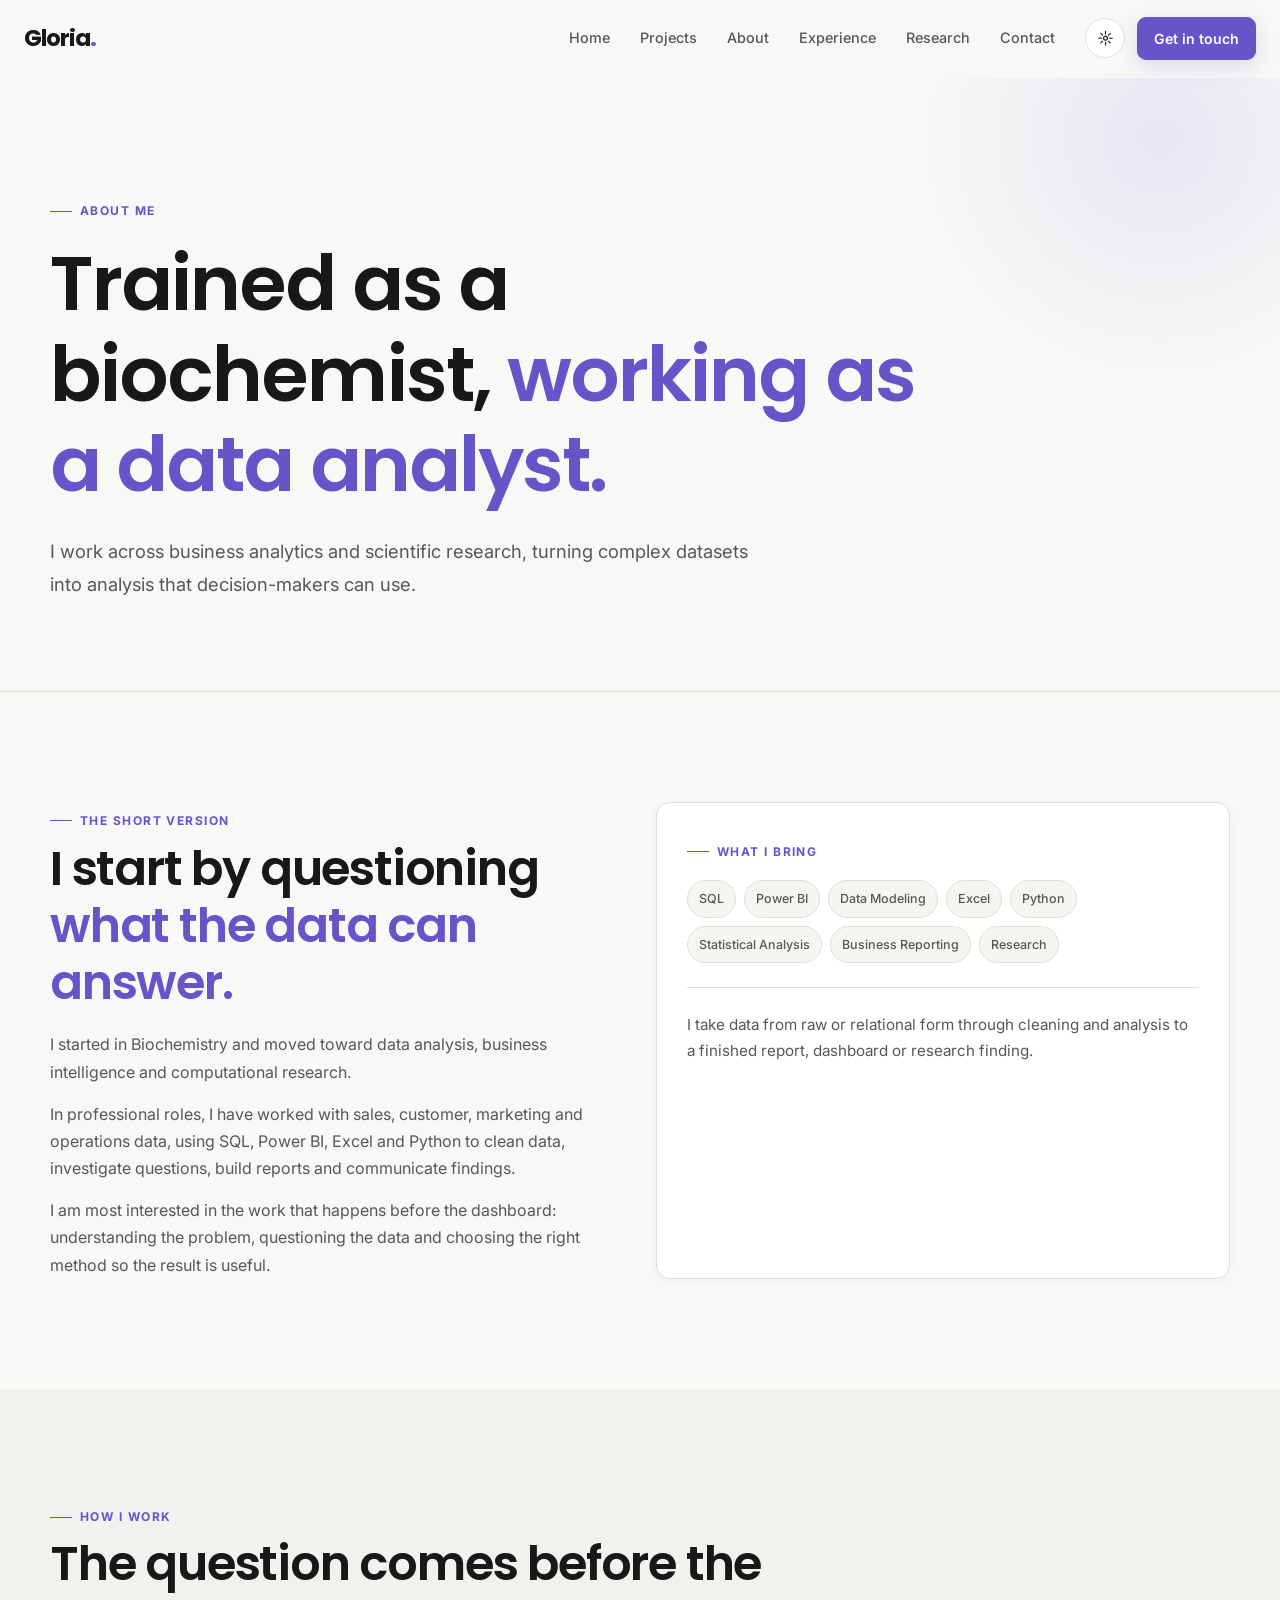
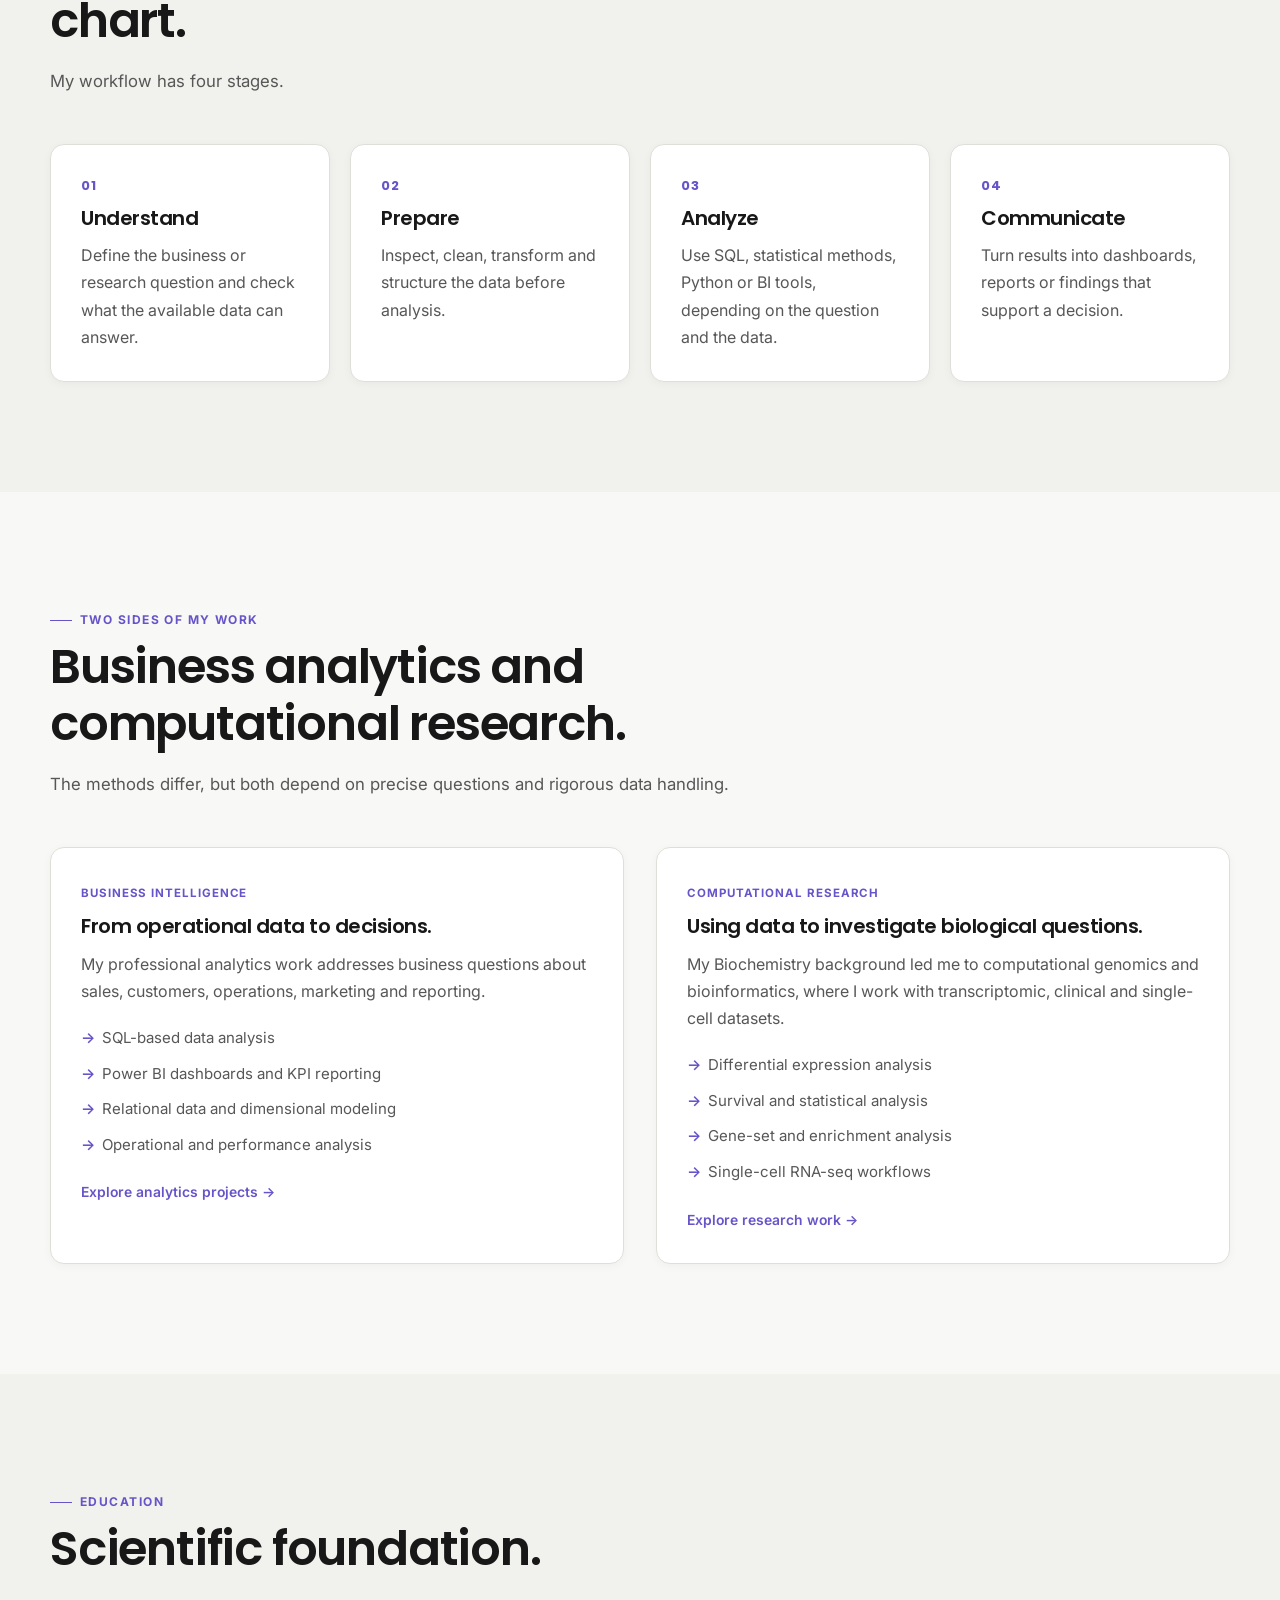
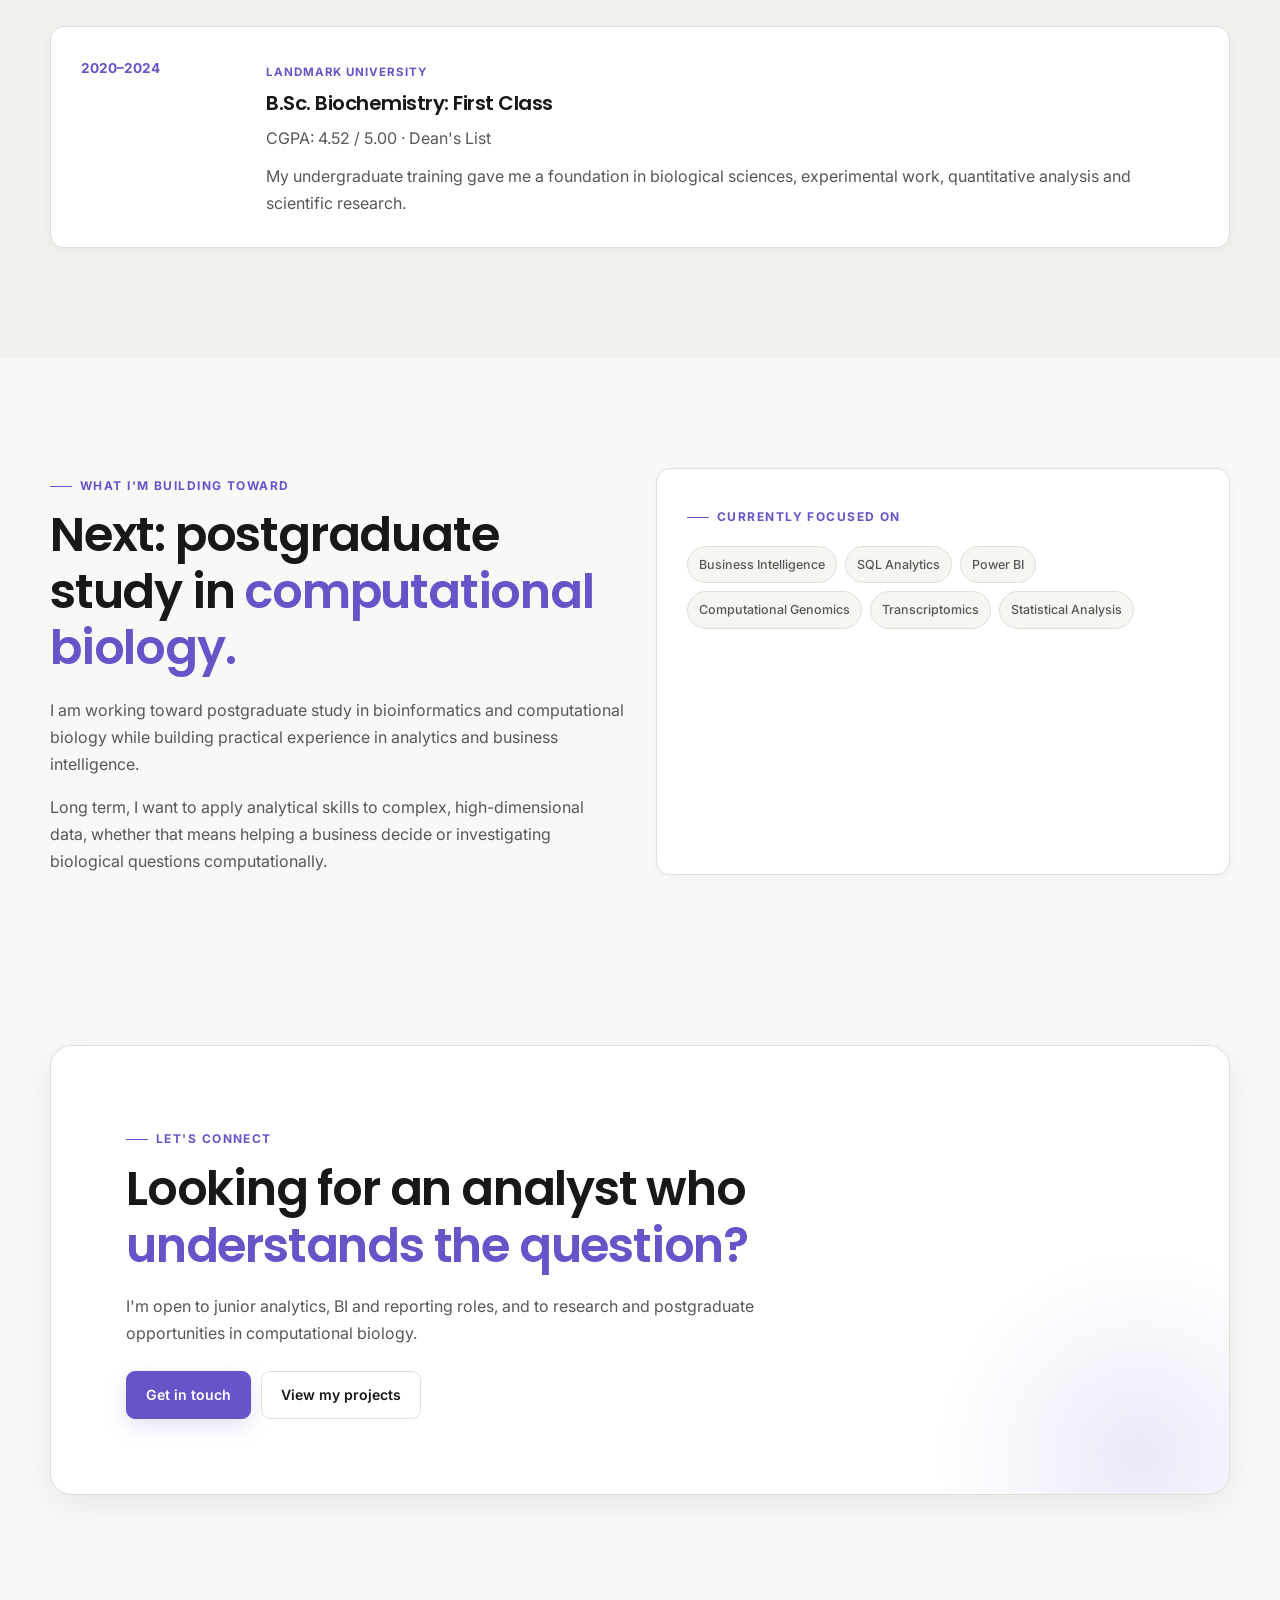
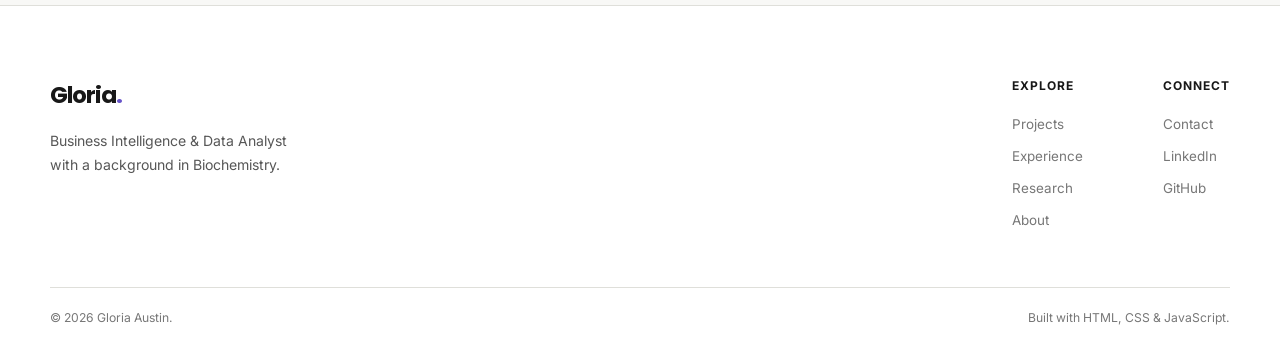
==== commit e5890716: "Update index.html" ====
--- a/about/index.html
+++ b/about/index.html
@@ -47,12 +47,12 @@
             </button>
 
             <nav id="site-navigation" class="nav-links" aria-label="Primary navigation">
-                <a href="index.html" data-page-link="home">Home</a>
-                <a href="projects.html" data-page-link="projects">Projects</a>
-                <a href="experience.html" data-page-link="experience">Experience</a>
-                <a href="research.html" data-page-link="research">Research</a>
-                <a href="about.html" data-page-link="about">About</a>
-                <a href="contact.html" data-page-link="contact">Contact</a>
+                <a href="/">Home</a>    
+                <a href="/projects/">Projects</a>
+                <a href="/about/">About</a>
+                <a href="/experience/">Experience</a>
+                <a href="/research/">Research</a>
+                <a href="/contact/">Contact</a>
             </nav>
 
             <div class="nav-actions">
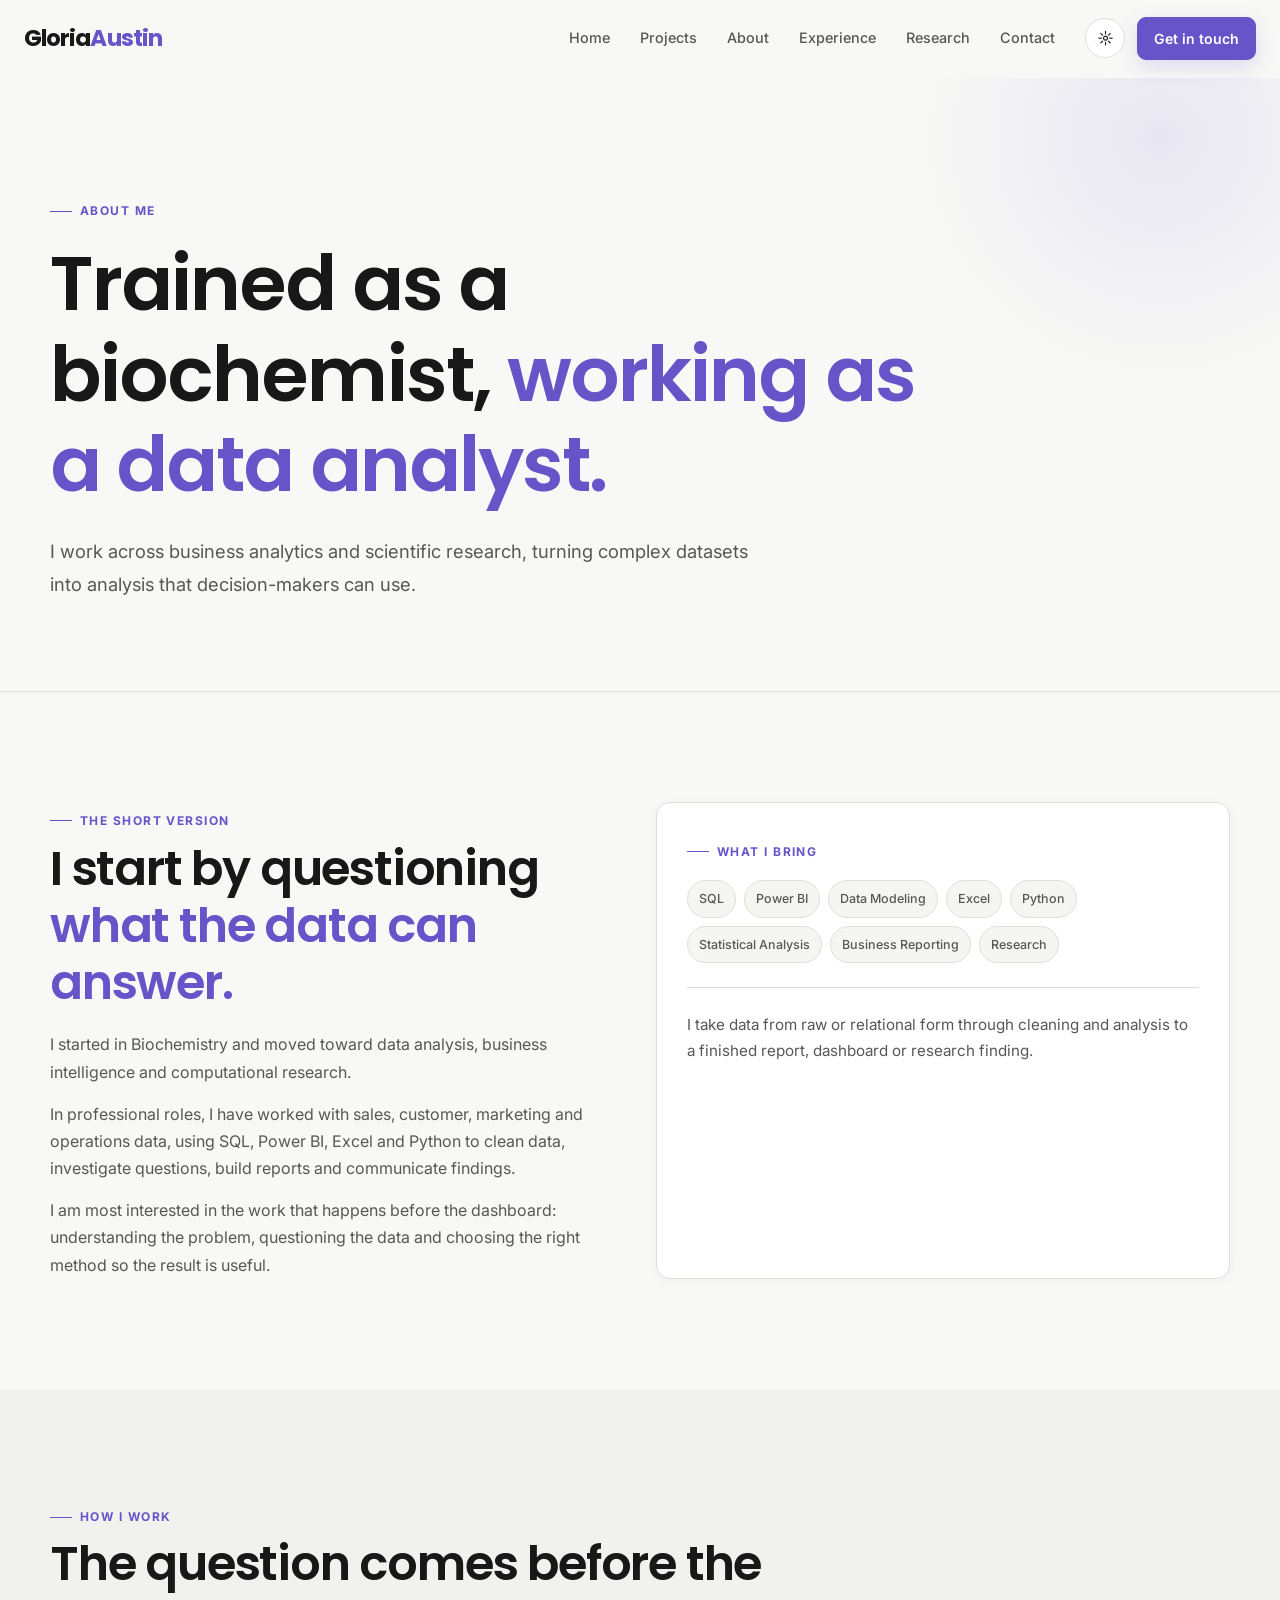
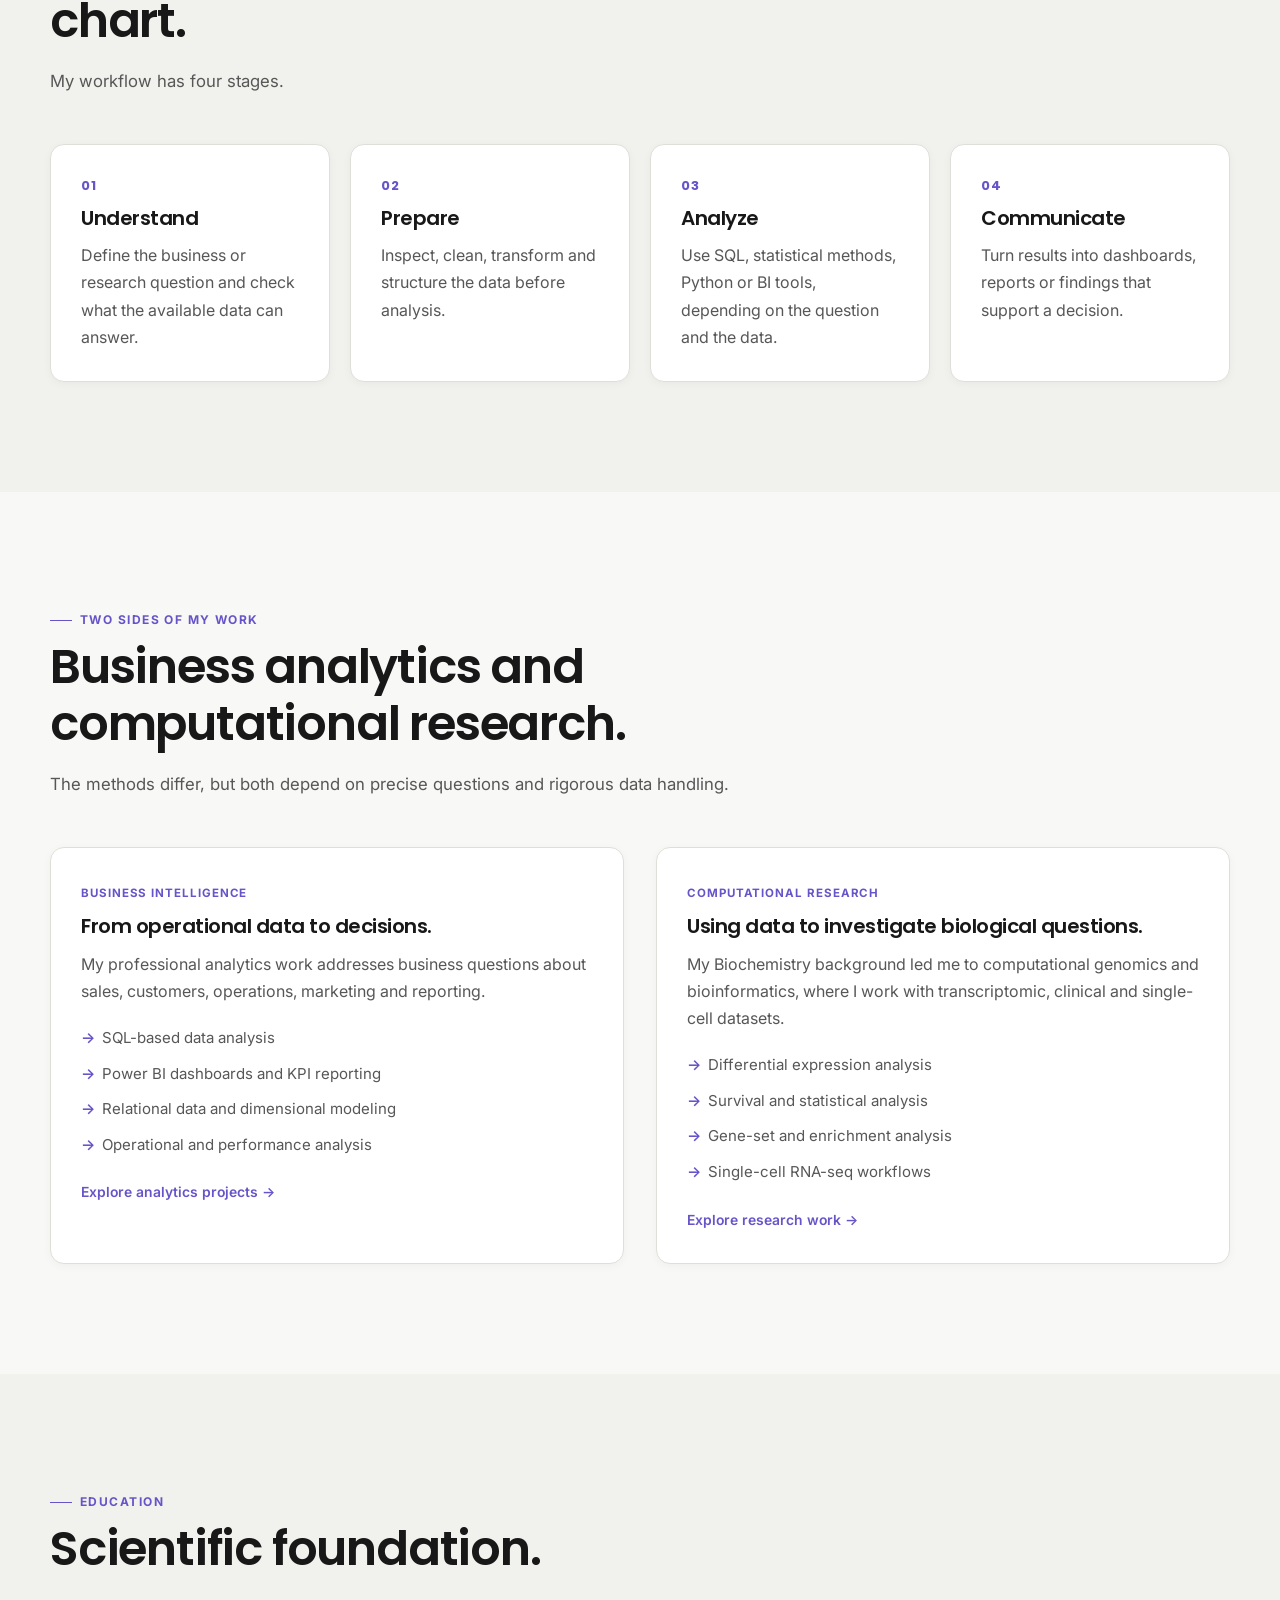
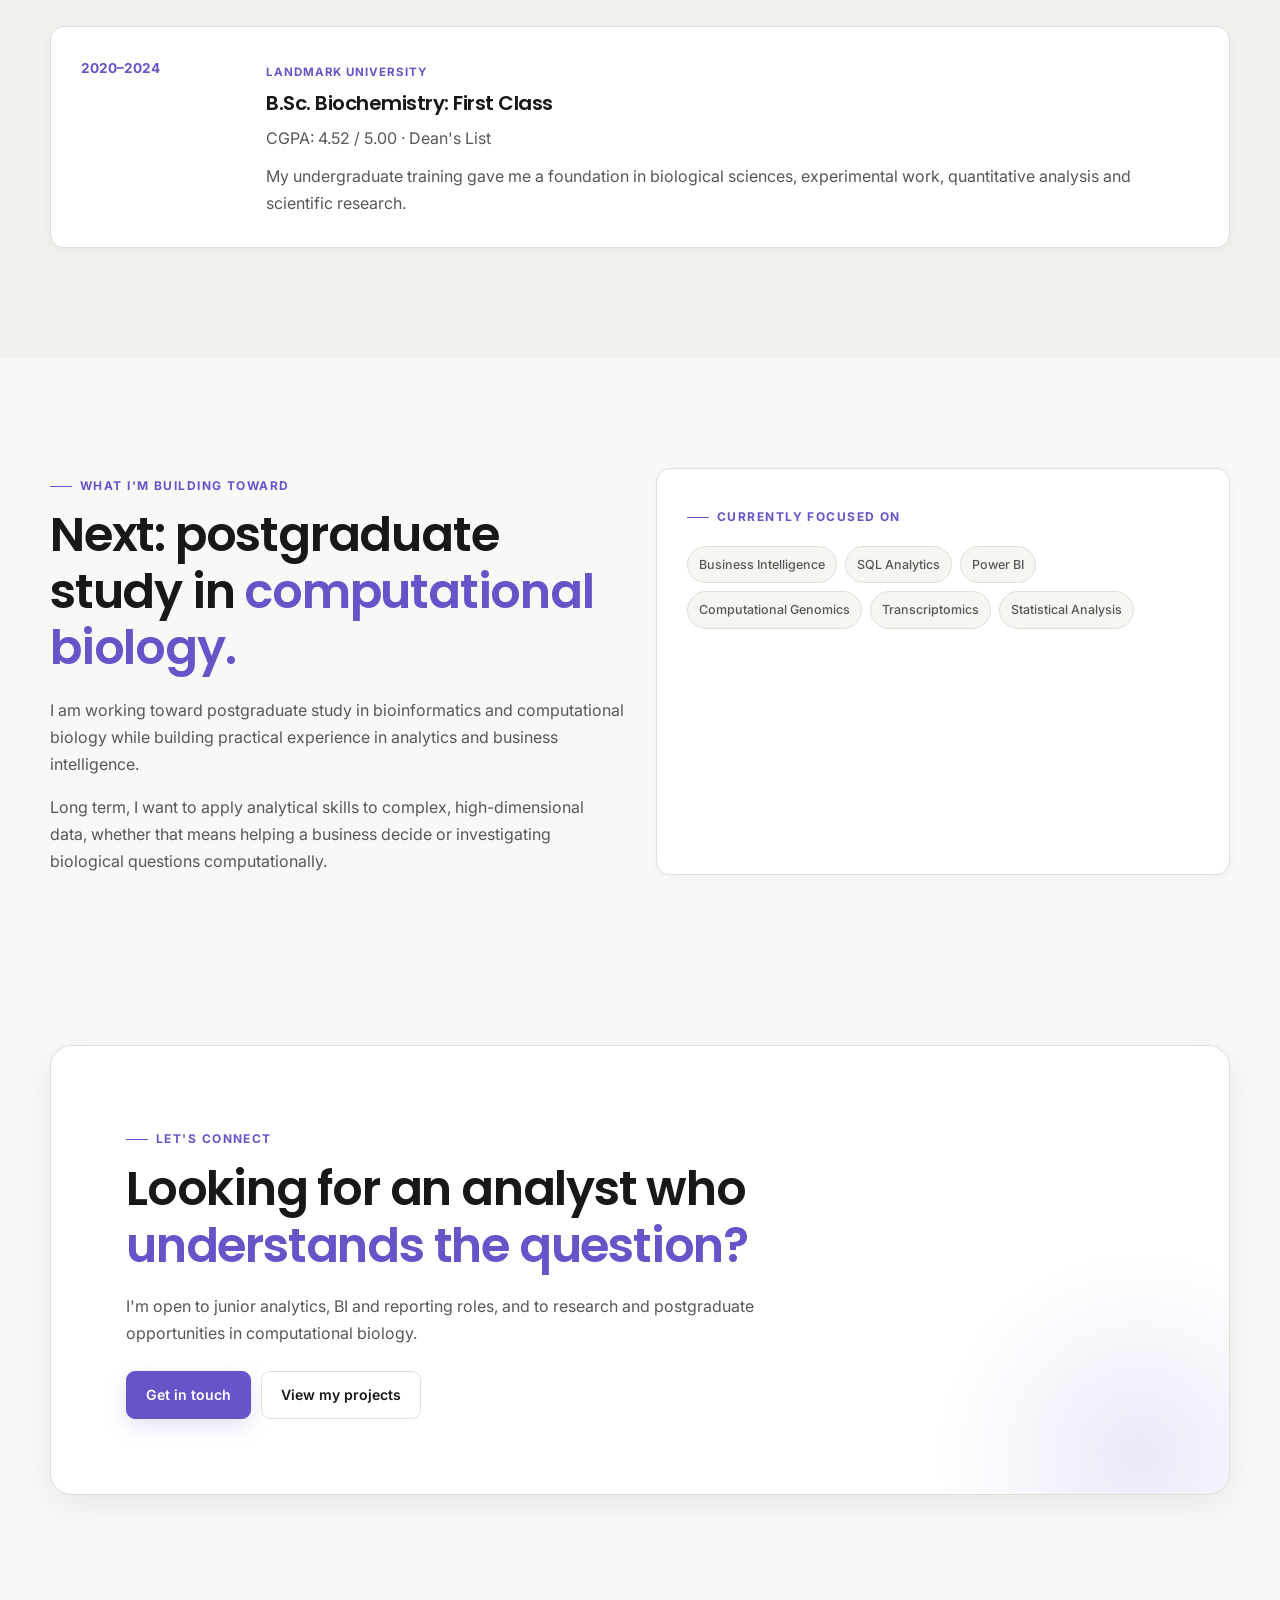
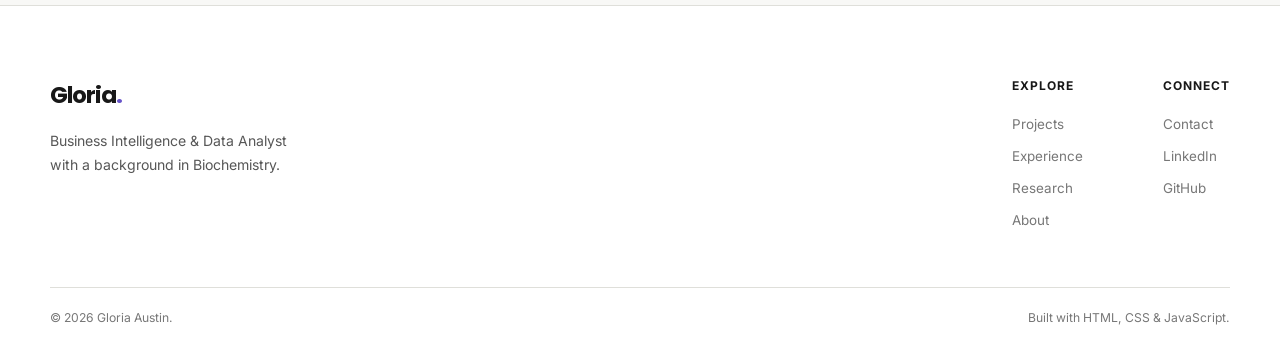
==== commit 8de5bc9b: "Update index.html" ====
--- a/about/index.html
+++ b/about/index.html
@@ -31,7 +31,7 @@
         <div class="container navbar">
 
             <a href="index.html" class="logo" aria-label="Gloria Austin home">
-                Gloria<span>.</span>
+                Gloria<span>Austin</span>
             </a>
 
             <button
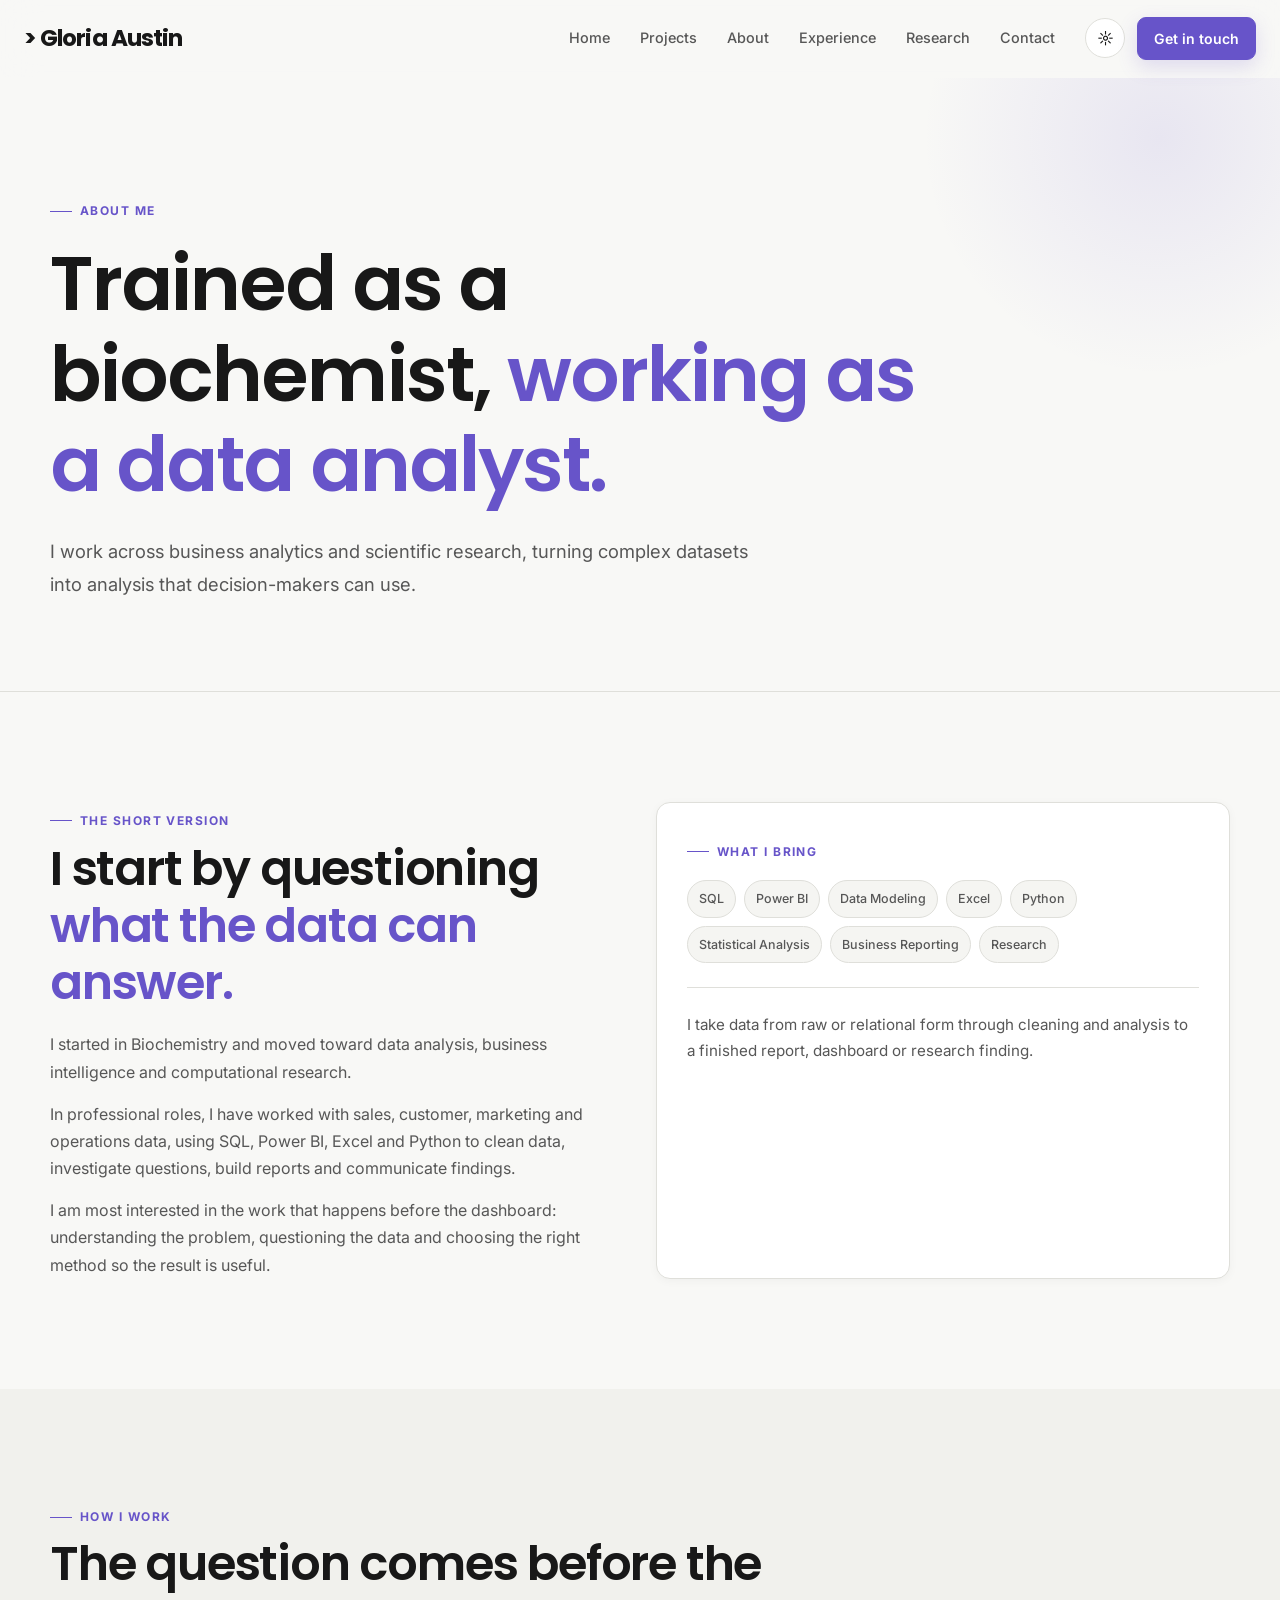
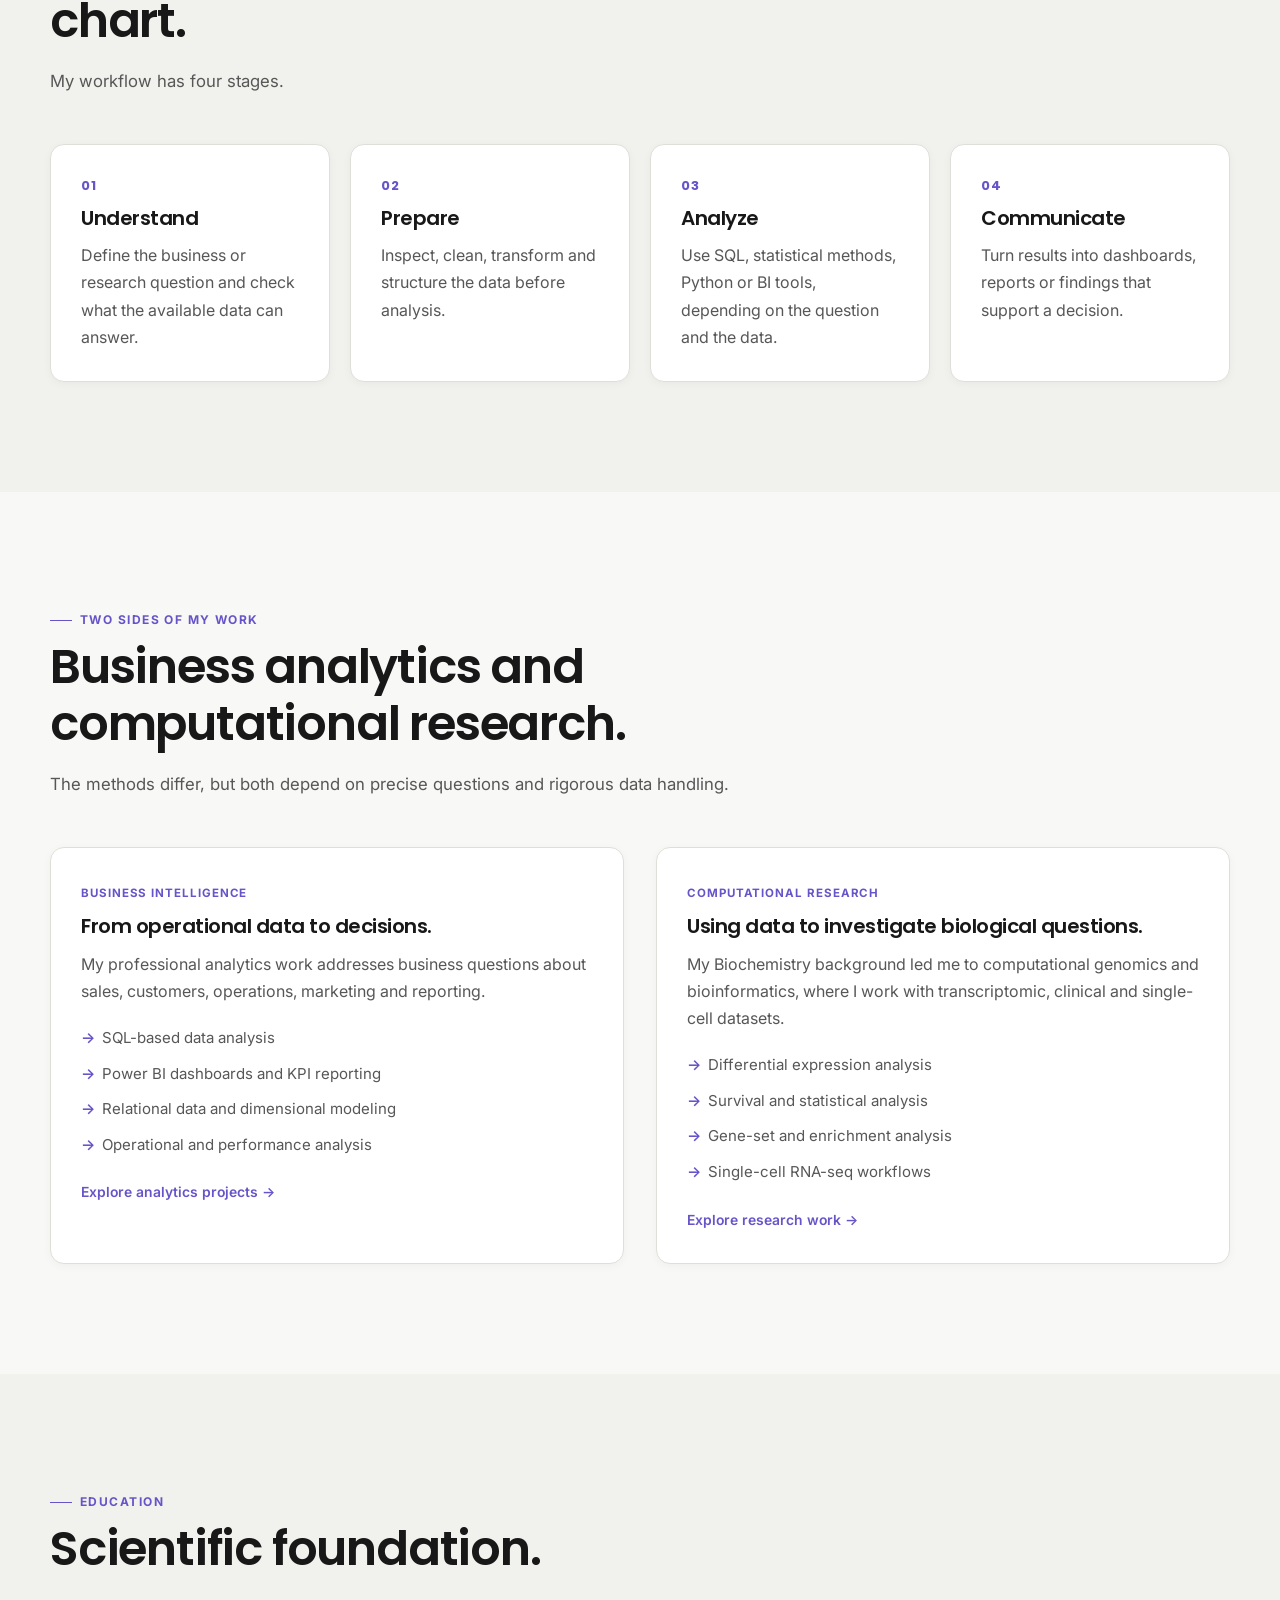
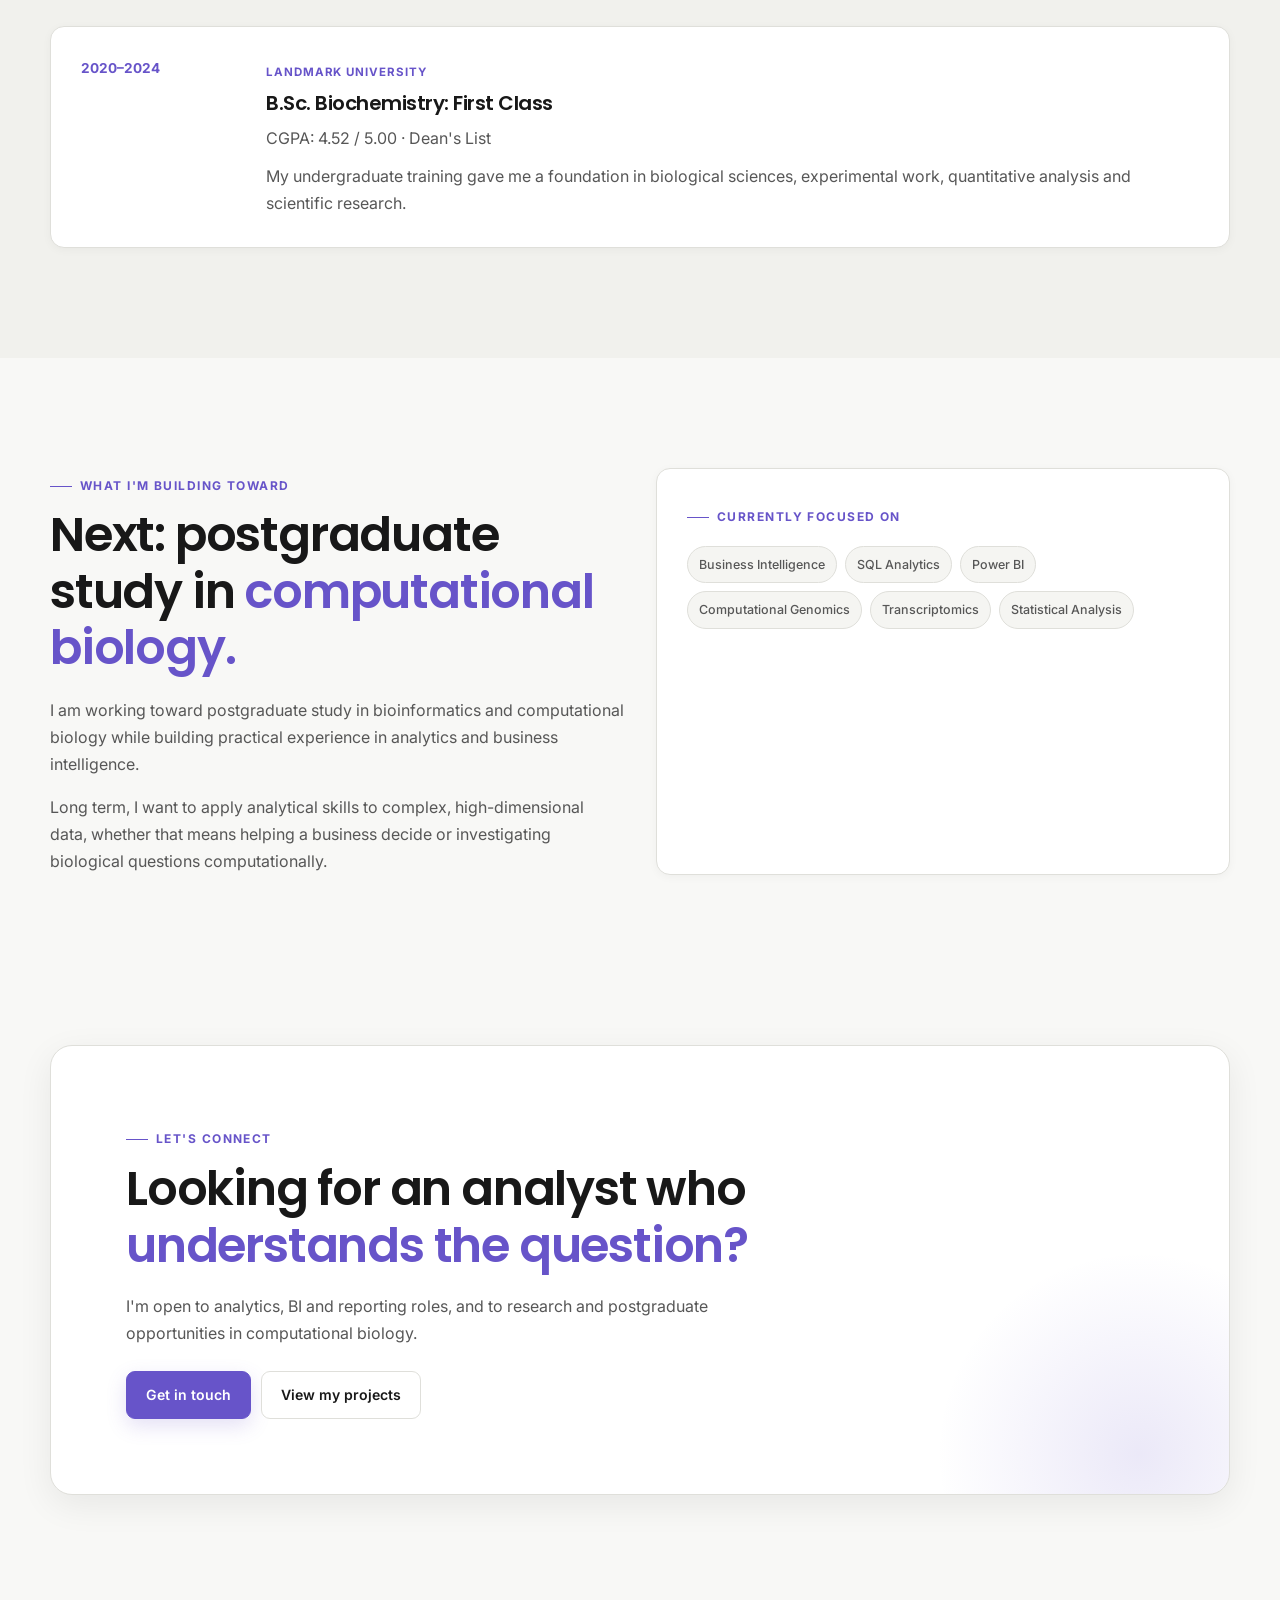
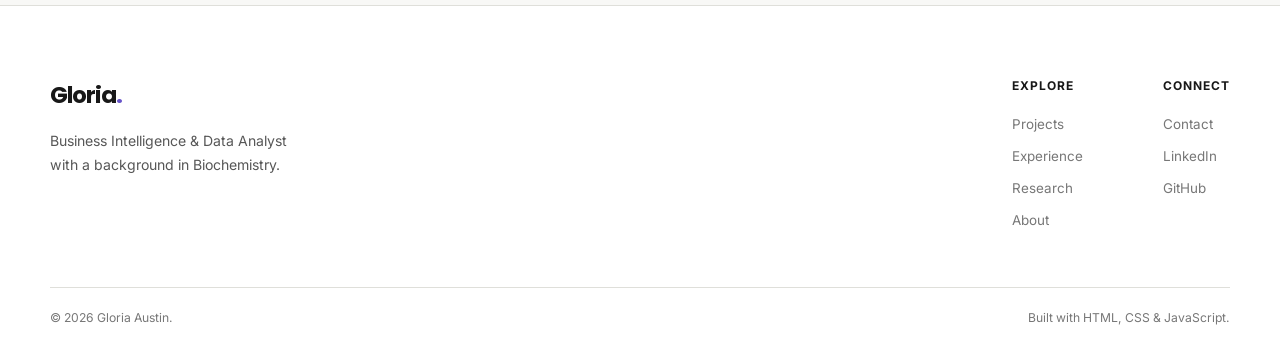
==== commit 4202411f: "Update index.html" ====
--- a/about/index.html
+++ b/about/index.html
@@ -31,8 +31,9 @@
         <div class="container navbar">
 
             <a href="index.html" class="logo" aria-label="Gloria Austin home">
-                Gloria<span>Austin</span>
-            </a>
+              >
+            Gloria Austin
+        </a>
 
             <button
                 class="menu-toggle"
@@ -446,7 +447,7 @@
                     </h2>
 
                     <p>
-                        I'm open to junior analytics, BI and reporting
+                        I'm open to analytics, BI and reporting
                         roles, and to research and postgraduate
                         opportunities in computational biology.
                     </p>
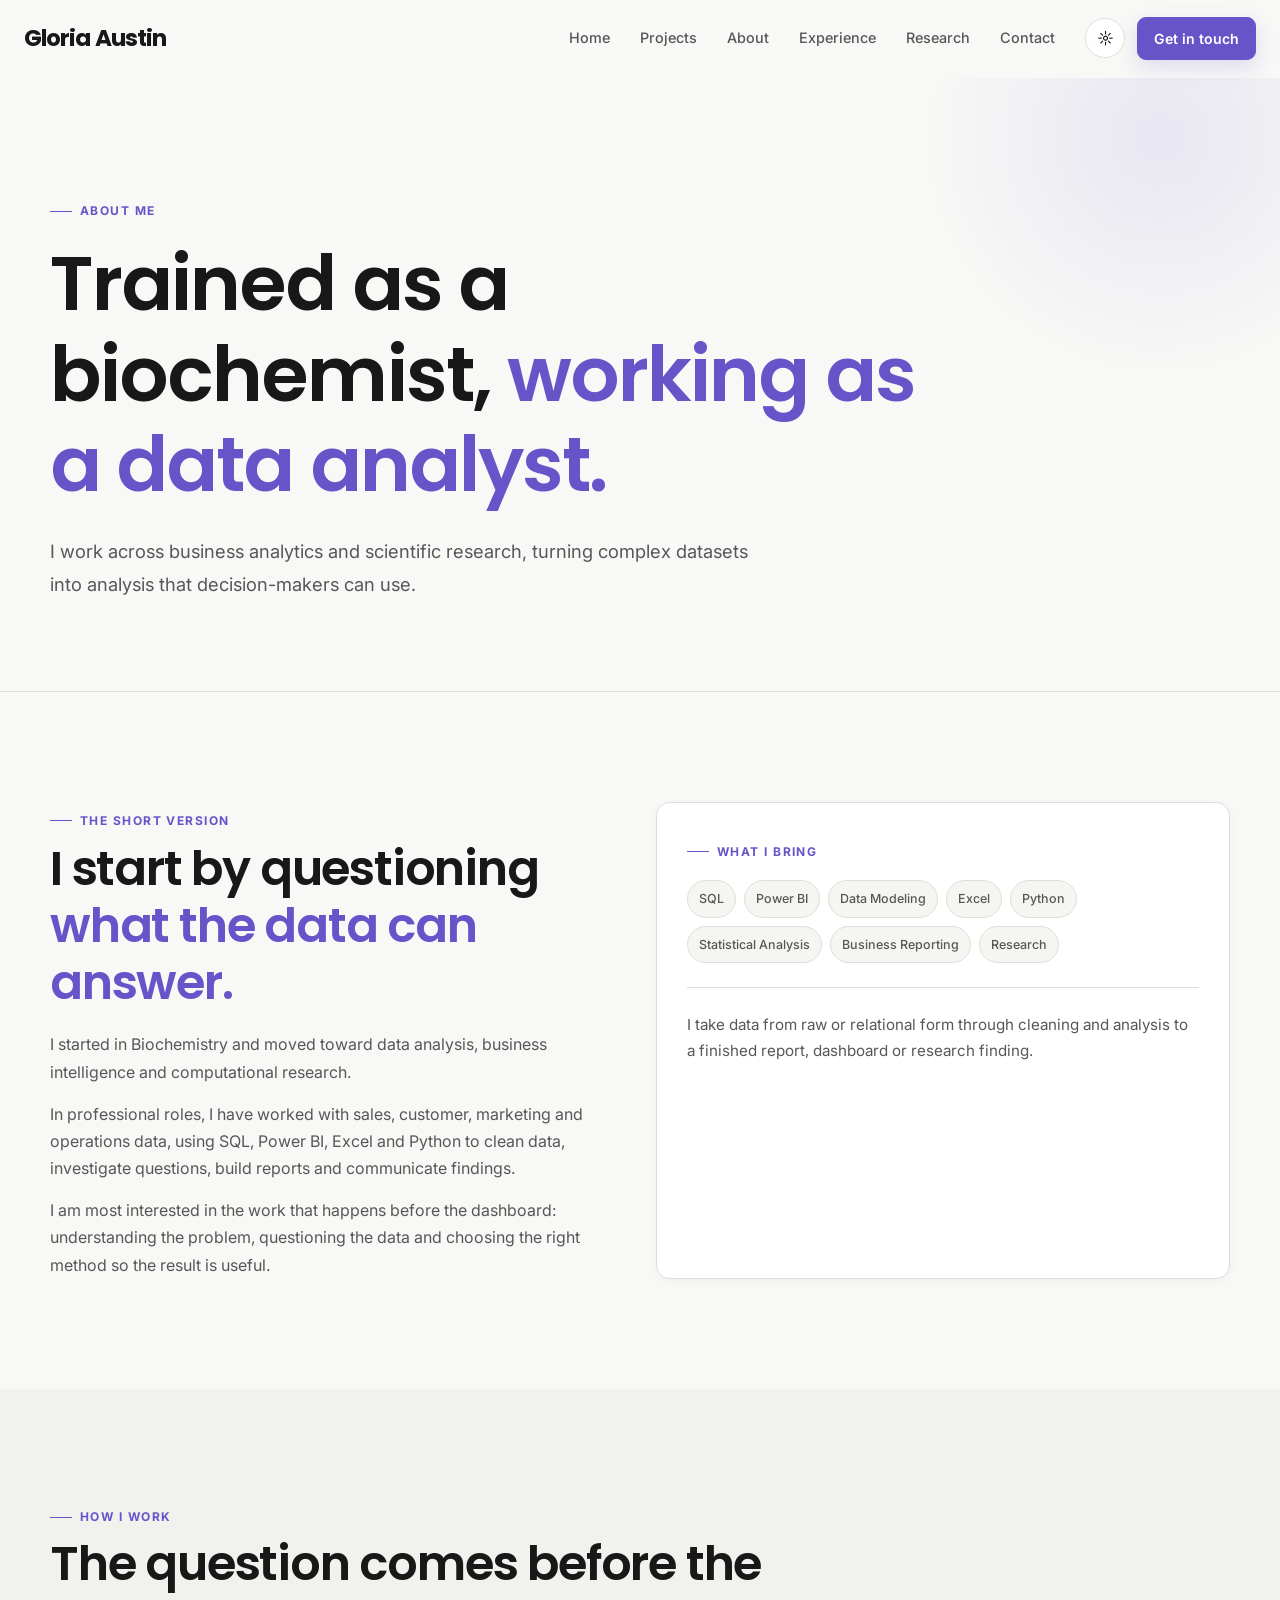
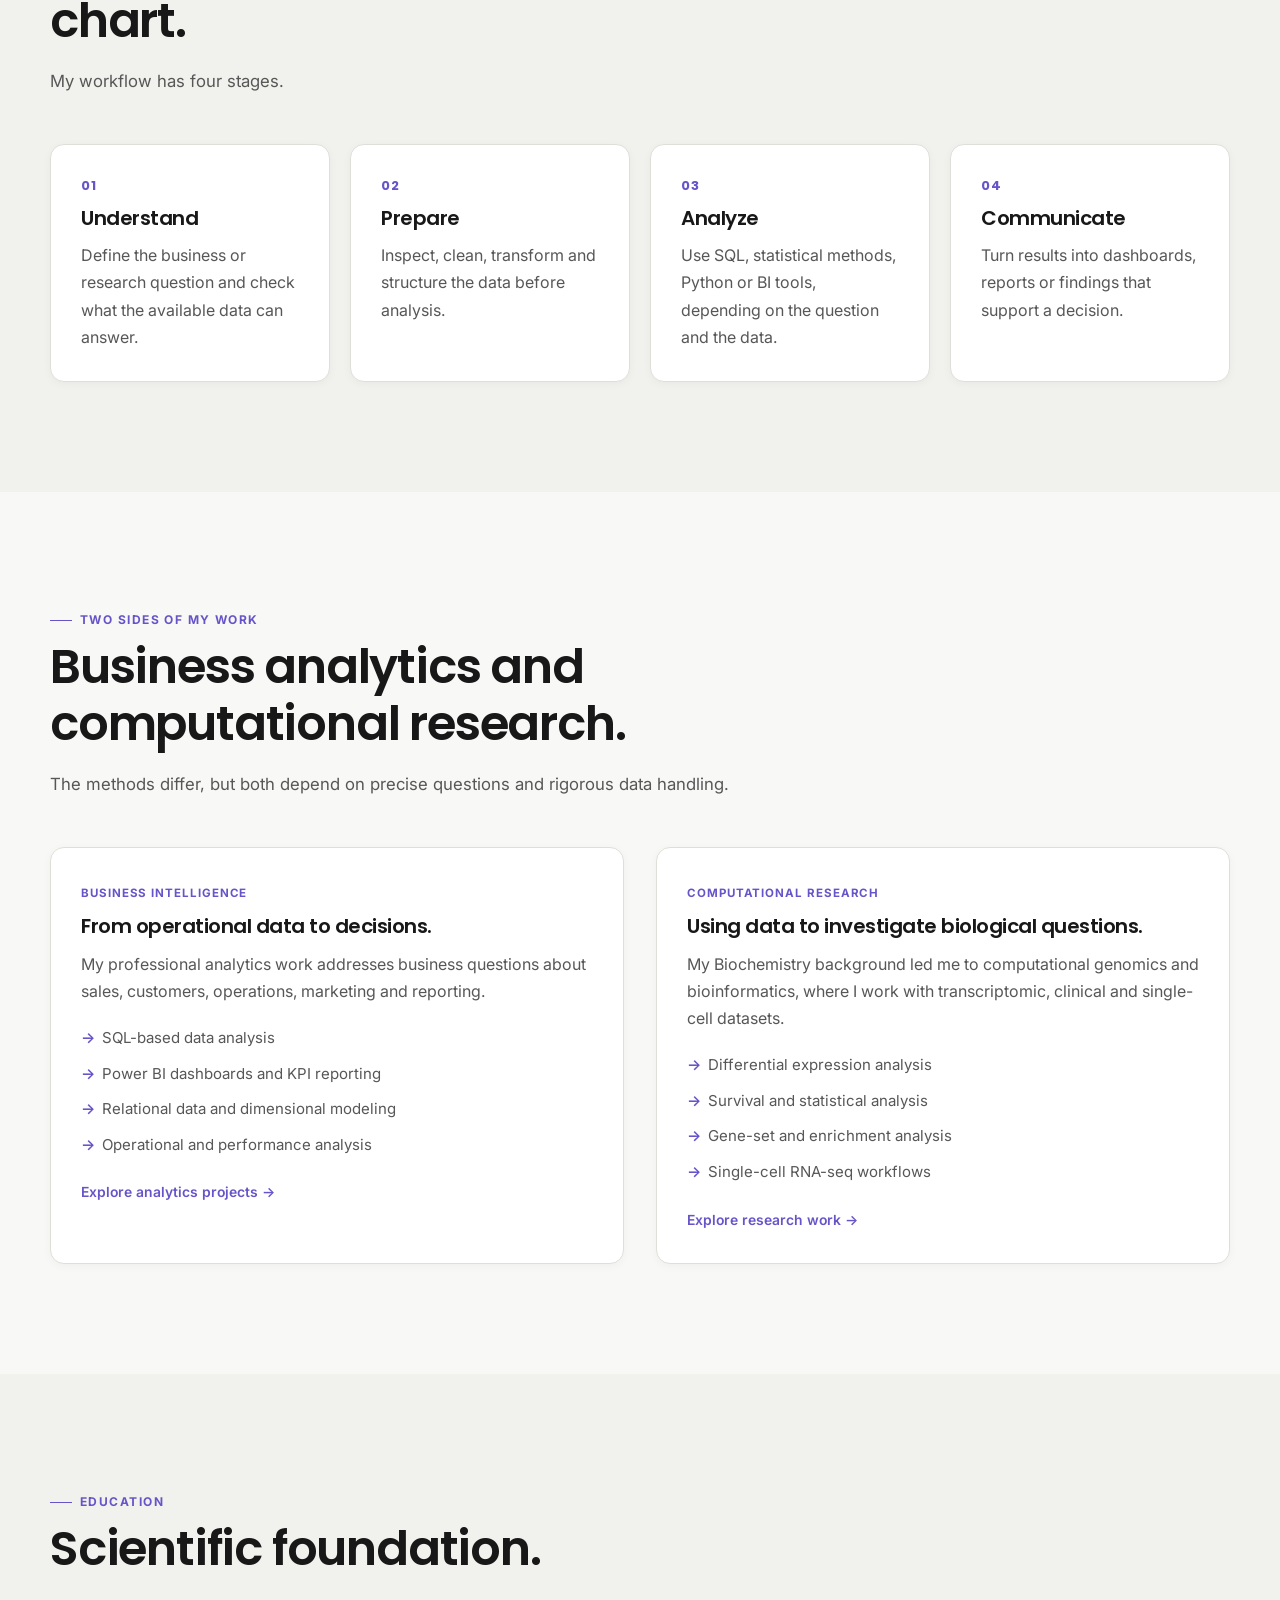
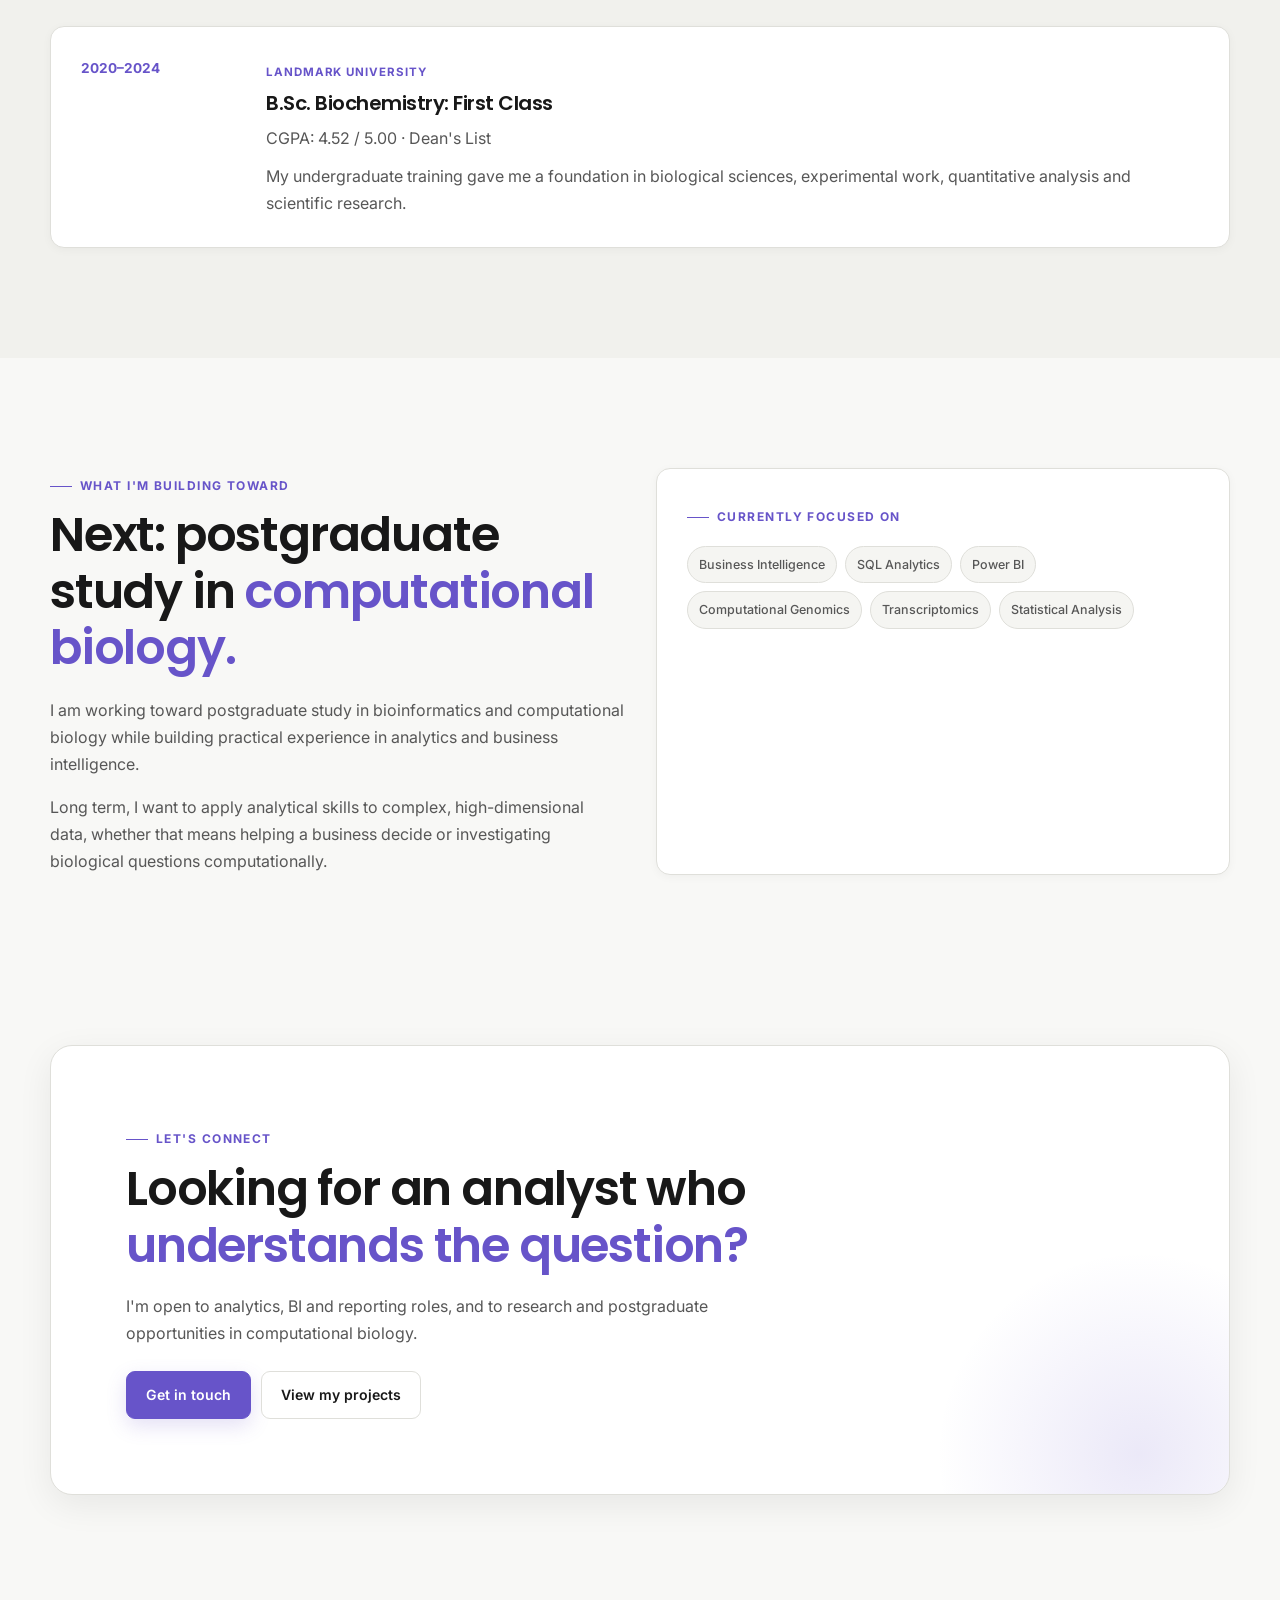
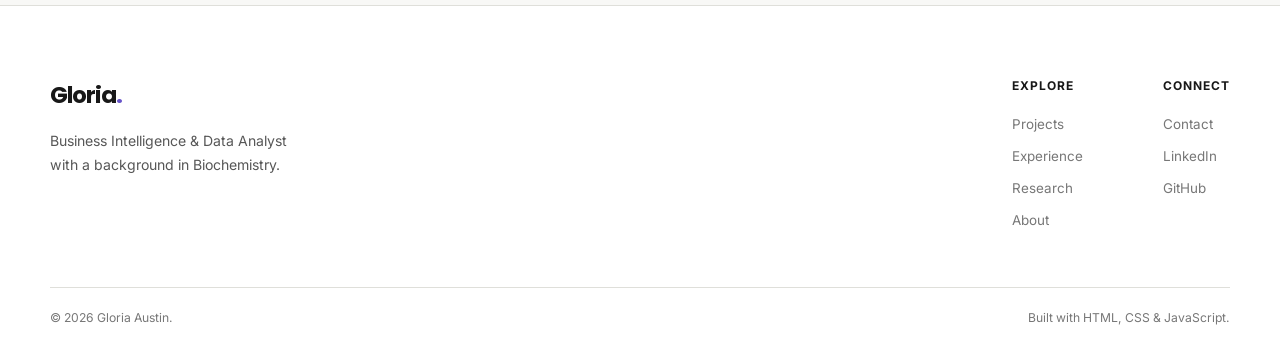
==== commit bd57225c: "Update index.html" ====
--- a/about/index.html
+++ b/about/index.html
@@ -31,7 +31,6 @@
         <div class="container navbar">
 
             <a href="index.html" class="logo" aria-label="Gloria Austin home">
-              >
             Gloria Austin
         </a>
 
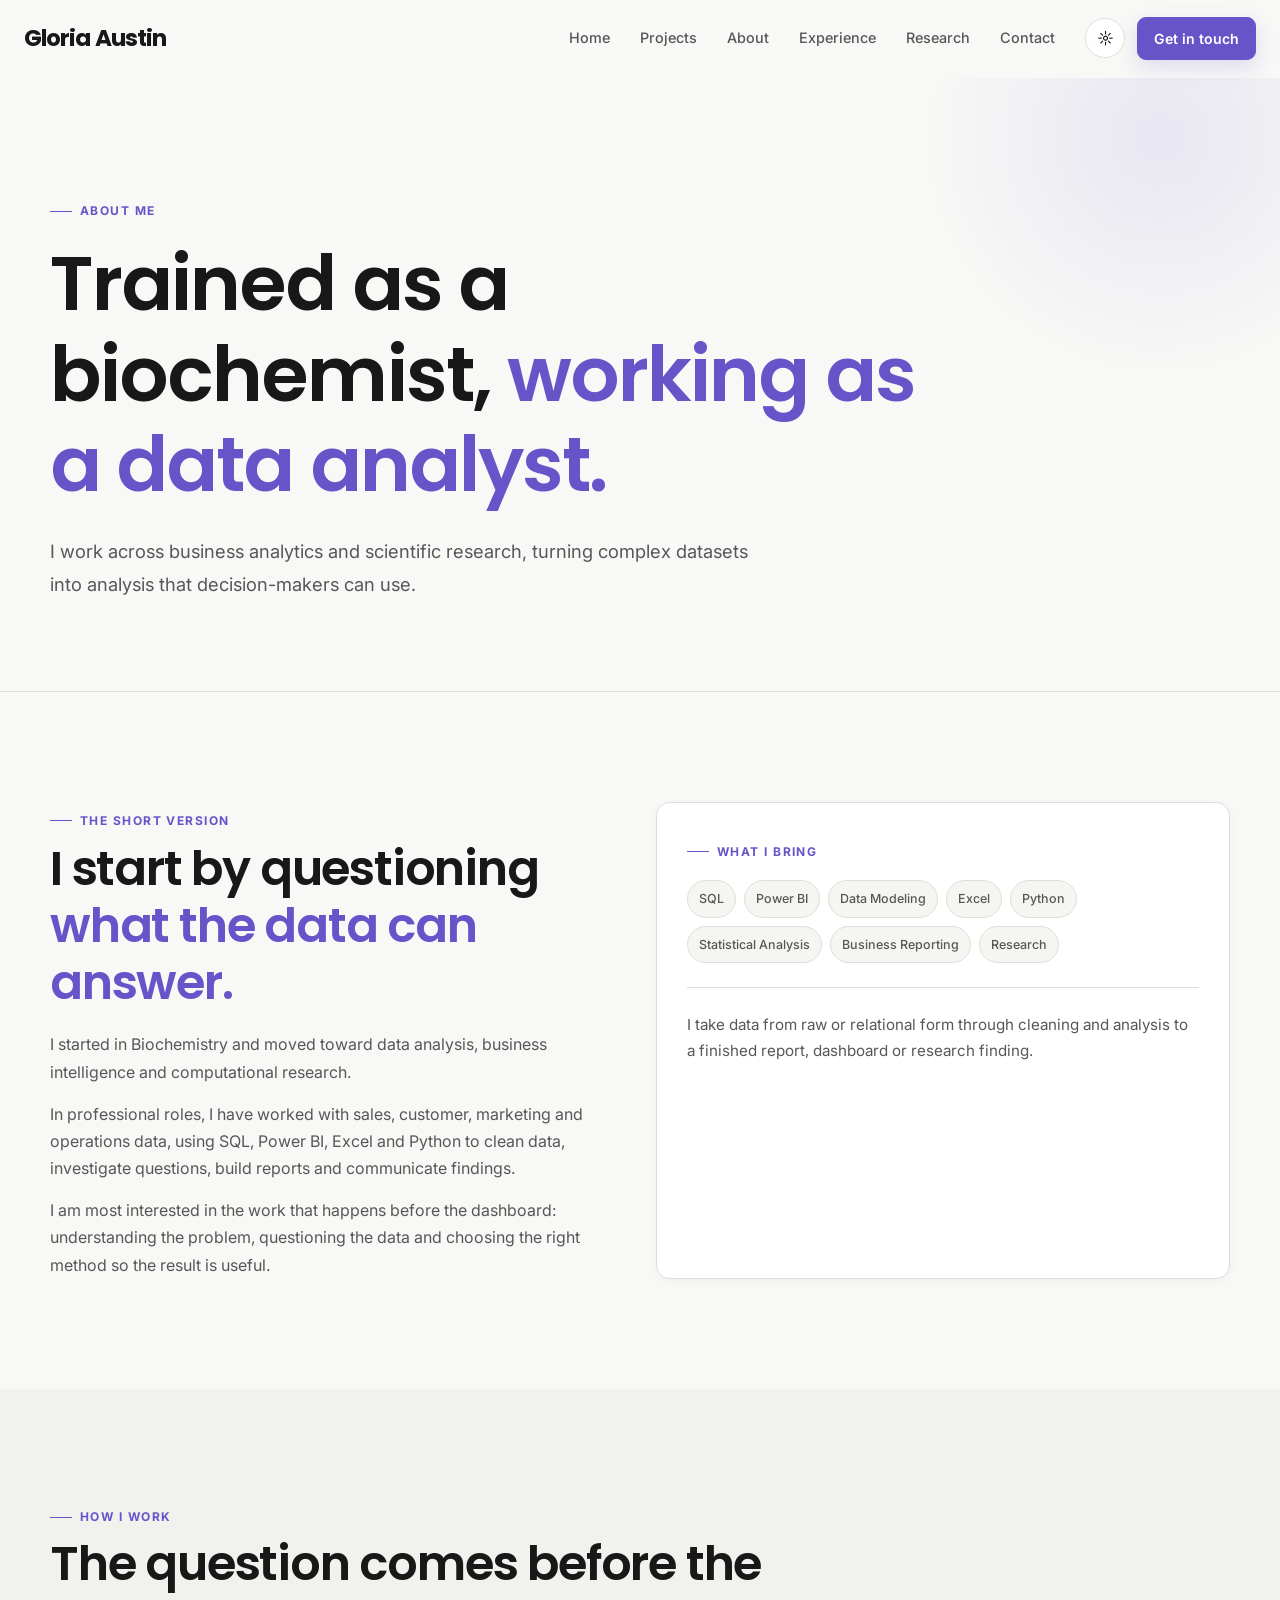
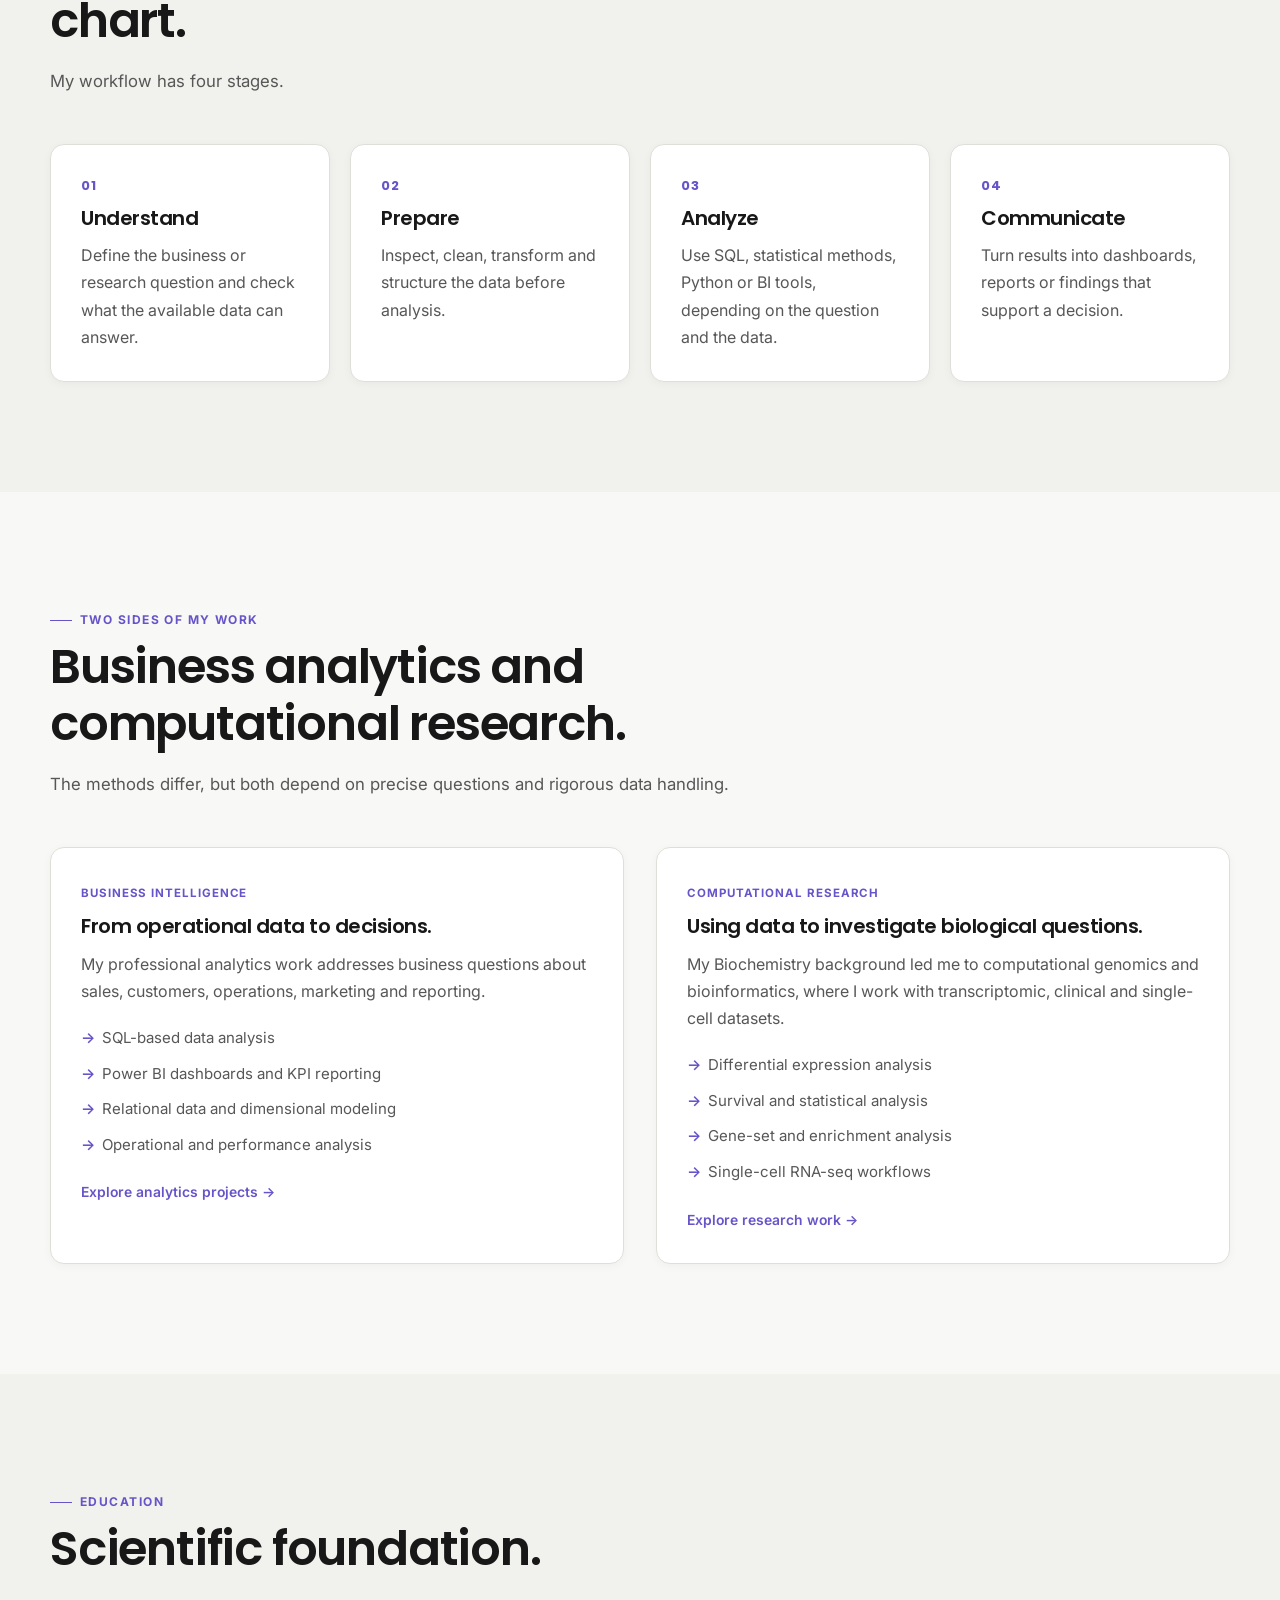
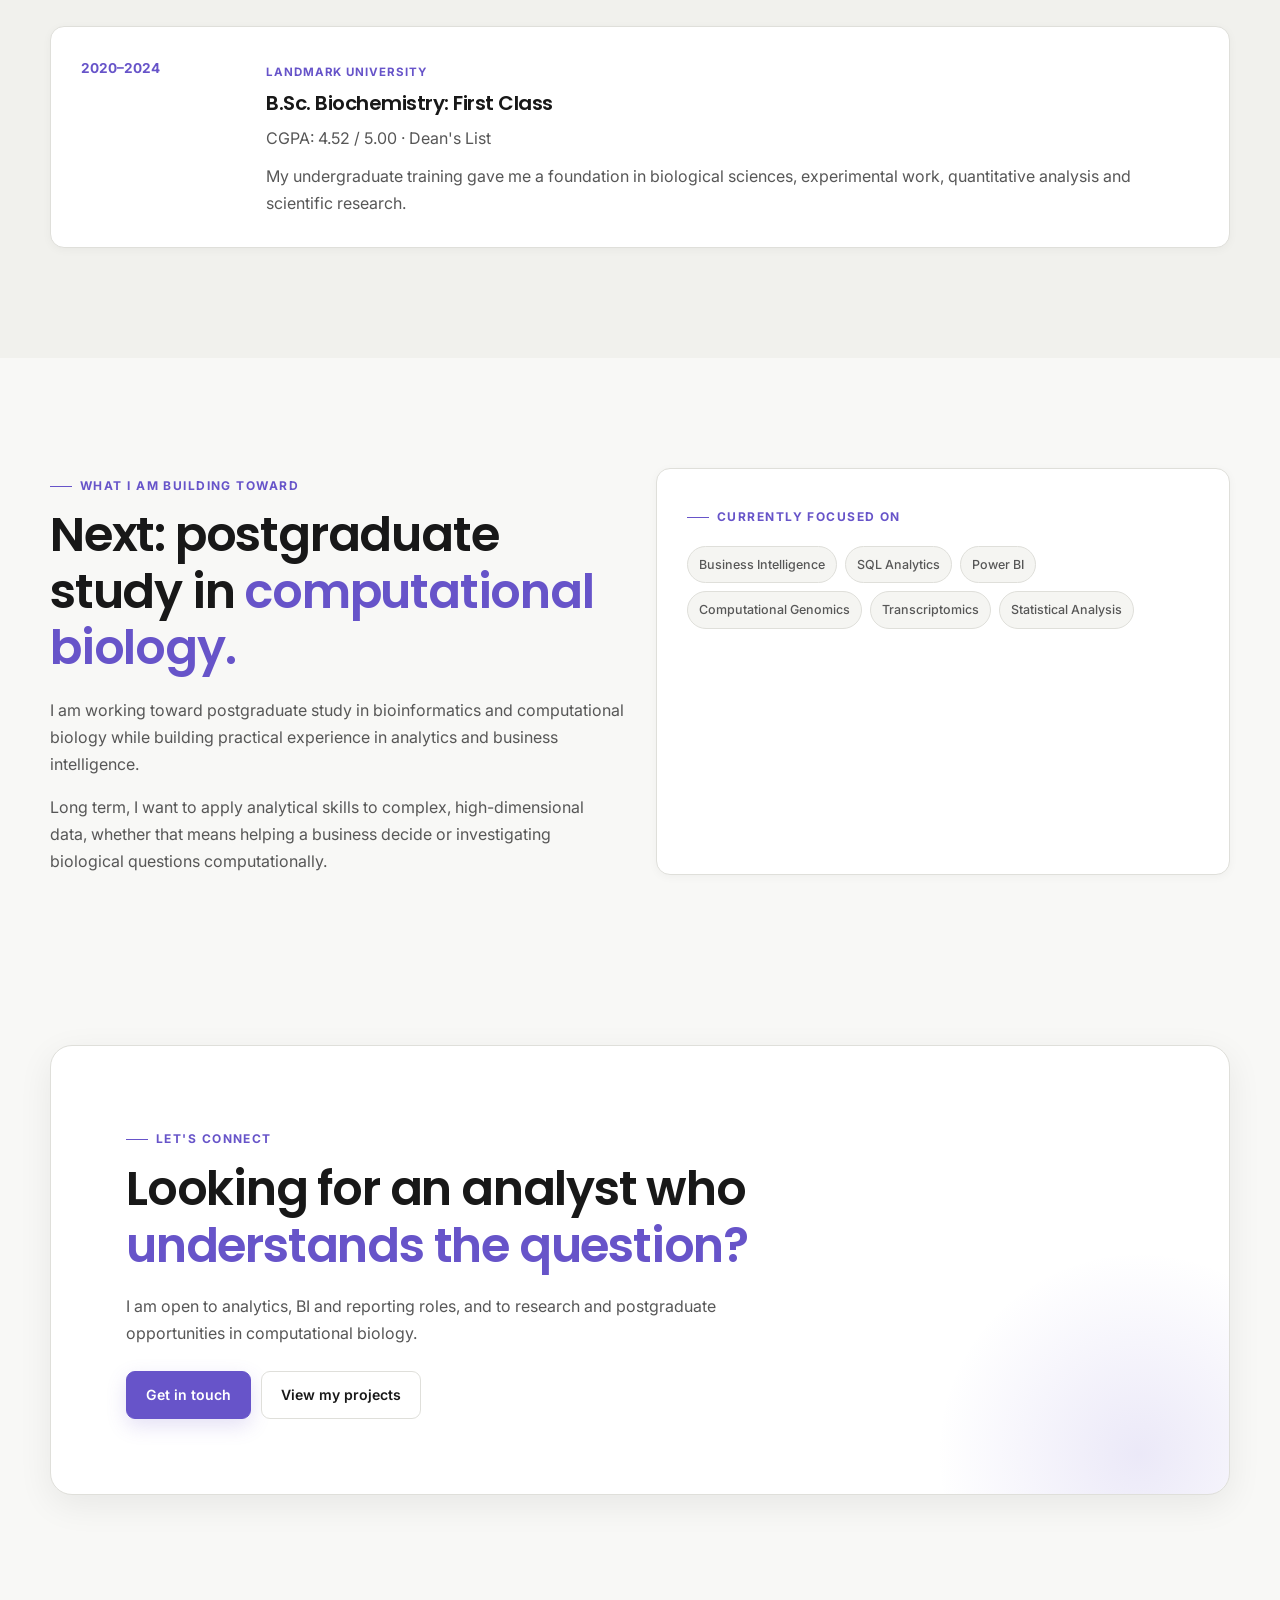
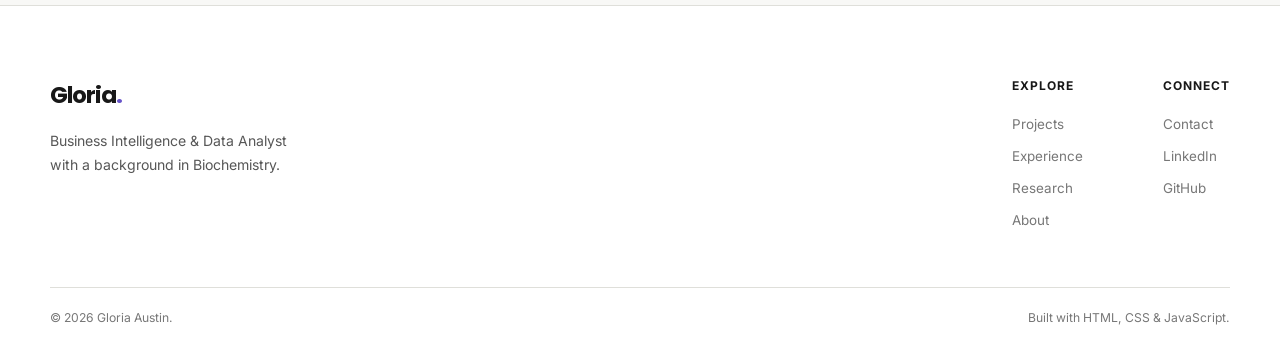
==== commit 755123b4: "Update index.html" ====
--- a/about/index.html
+++ b/about/index.html
@@ -385,7 +385,7 @@
 
                     <div class="content-block reveal">
 
-                        <span class="section-label">What I'm building toward</span>
+                        <span class="section-label">What I am building toward</span>
 
                         <h2>
                             Next: postgraduate study in
@@ -446,7 +446,7 @@
                     </h2>
 
                     <p>
-                        I'm open to analytics, BI and reporting
+                        I am open to analytics, BI and reporting
                         roles, and to research and postgraduate
                         opportunities in computational biology.
                     </p>
